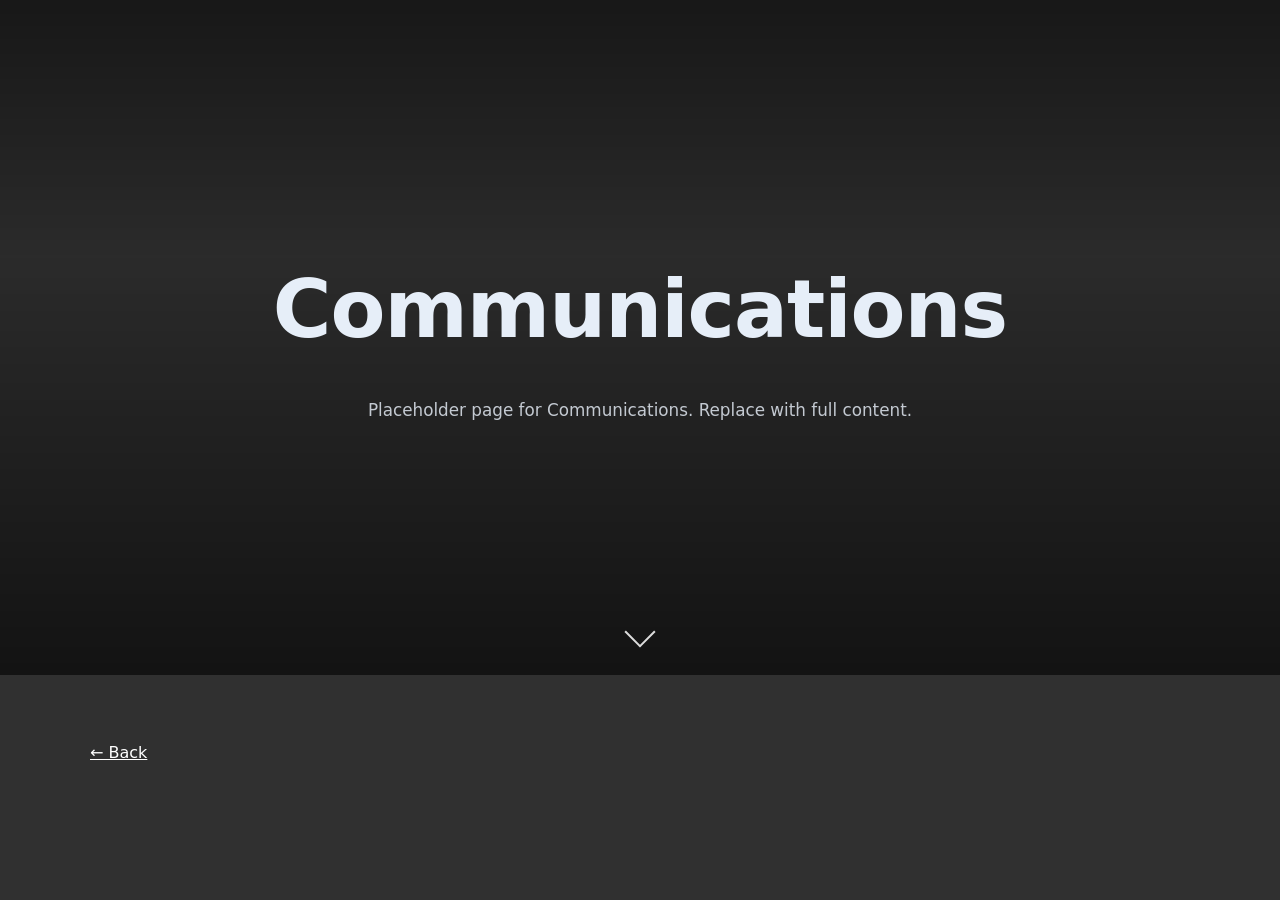
==== communications.html @ 9fab620e "made some minor edits to the cards on the main page and the overall styling of the website, animatio" ====
<!doctype html>
<html lang="en">
<head>
  <meta charset="utf-8" />
  <meta name="viewport" content="width=device-width, initial-scale=1" />
  <title>Communications — History of Electronics</title>
  <link rel="stylesheet" href="styles.css">
</head>
<body>
  <canvas id="space"></canvas>

  <section class="hero-page" data-bg="https://source.unsplash.com/collection/888146/1600x1200">
    <div class="hero-content">
      <h1>Communications</h1>
      <p class="hero-subtitle">Placeholder page for Communications. Replace with full content.</p>
    </div>
    <span class="scroll-hint" aria-hidden="true"></span>
  </section>

  <main class="page-content container">
    <p><a href="index.html">← Back</a></p>
  </main>
</body>
</html>
---- styles.css ----
:root {
  --bg: #303030;
  --card: #0b0b0b;
  --text: #e6eef8;
  --muted: #9aa9b8;
  --accent: #ffffff;
  --border: rgba(255,255,255,0.04);
  --shadow: 0 18px 50px rgba(0,0,0,0.6);
}

/* single spacey theme only - no alternate theme needed */

* {
  box-sizing: border-box;
}

html {
  scroll-behavior: smooth;
}

body {
  margin: 0;
  font-family: Inter, system-ui, -apple-system, BlinkMacSystemFont, "Segoe UI", sans-serif;
  background: var(--bg);
  color: var(--text);
  line-height: 1.7;
}

/* full-screen canvas background */
#space {
  position: fixed;
  inset: 0;
  width: 100%;
  height: 100%;
  z-index: 0;
  display: block;
}

/* Hero */

.hero {
  position: relative;
  min-height: 100vh;
  display: flex;
  align-items: center;
  justify-content: center;
  text-align: center;
  z-index: 1;
  color: var(--text);
}
.hero-inner {
  display: flex;
  flex-direction: column;
  align-items: center;
  gap: 2rem;
  padding: 3rem 1rem;
}
.hero-inner h1 {
  margin: 0;
  font-size: clamp(2.2rem, 6vw, 4rem);
  letter-spacing: -1px;
}
.subtitle {
  color: var(--muted);
  margin-top: 0.25rem;
}

.category-grid {
  display: flex;
  gap: 1.5rem;
  align-items: center;
  justify-content: center;
  width: calc(3 * 240px + 2 * 1.5rem);
}

.card {
  position: relative;
  width: 240px;
  height: 240px;
  cursor: pointer;
  transform-style: preserve-3d;
  transition: transform 300ms ease, box-shadow 300ms ease;
  perspective: 1000px;
  overflow: visible;
}

.card::before {
  content: '';
  position: absolute;
  inset: 0;
  border-radius: inherit;
  box-shadow: 0 32px 90px rgba(0,0,0,0.55);
  opacity: 0.55;
  transform: translateY(6px) scale(1);
  transition: transform 300ms ease, opacity 300ms ease;
  pointer-events: none;
}

.card.is-hover::before {
  transform: translateY(10px) scale(1.02);
  opacity: 0.8;
}

.squircle {
  border-radius: 14px;
  overflow: hidden;
  background: linear-gradient(180deg, rgba(0,0,0,0.12), rgba(0,0,0,0.25));
  border: 1px solid var(--border);
}

.card-img {
  position: absolute;
  inset: 0;
  background-image: var(--img);
  background-size: cover;
  background-position: center;
  filter: saturate(0.95) contrast(0.95);
  transition: opacity 450ms ease, transform 450ms ease;
  transform-origin: center center;
}

.card-label {
  position: absolute;
  left: 0;
  right: 0;
  bottom: 0;
  padding: 1rem 1.25rem;
  color: var(--text);
  backdrop-filter: blur(6px) saturate(1.2);
  background: linear-gradient(180deg, rgba(0,0,0,0), rgba(0,0,0,0.45));
  font-weight: 700;
  z-index: 2;
}

.card.is-hover {
  box-shadow: 0 24px 80px rgba(0,0,0,0.7);
}

.card.expand {
  position: fixed !important;
  top: 0 !important;
  left: 0 !important;
  width: 100vw !important;
  height: 100vh !important;
  margin: 0 !important;
  border-radius: 0 !important;
  z-index: 9999 !important;
  transition: transform 600ms cubic-bezier(.2,.9,.25,1), width 600ms, height 600ms, left 600ms, top 600ms;
}

.card.expand .card-img {
  opacity: 1;
  transform: scale(1.08);
}

.hero-page {
  position: relative;
  min-height: 75vh;
  display: flex;
  align-items: center;
  justify-content: center;
  text-align: center;
  padding: 5rem 1.5rem 5.5rem;
  color: var(--text);
  overflow: hidden;
}

.hero-page::before {
  content: '';
  position: absolute;
  inset: 0;
  background-image: var(--hero-image);
  background-size: cover;
  background-position: center;
  background-repeat: no-repeat;
  filter: saturate(1.05) contrast(1.05);
  opacity: 1;
  transition: opacity 320ms ease;
  z-index: 0;
}

.hero-page::after {
  content: '';
  position: absolute;
  inset: 0;
  background: linear-gradient(180deg, rgba(0,0,0,0.5), rgba(0,0,0,0.1) 38%, rgba(0,0,0,0.6));
  z-index: 1;
}

.hero-page.scrolled::before {
  opacity: 0.08;
}

.hero-page .hero-content {
  position: relative;
  z-index: 2;
  max-width: 900px;
}

.hero-page h1 {
  margin: 0;
  font-size: clamp(3rem, 7vw, 5rem);
  letter-spacing: -1px;
}

.hero-page .hero-subtitle {
  margin: 1.1rem auto 0;
  max-width: 780px;
  color: rgba(230,238,248,0.82);
  font-size: 1.05rem;
  line-height: 1.7;
}

.scroll-hint {
  position: absolute;
  left: 50%;
  bottom: 2rem;
  width: 22px;
  height: 22px;
  border-left: 2px solid rgba(255,255,255,0.85);
  border-bottom: 2px solid rgba(255,255,255,0.85);
  transform: translateX(-50%) rotate(-45deg);
  animation: bounceArrow 1.5s ease-in-out infinite;
  z-index: 2;
}

@keyframes bounceArrow {
  0%, 100% { transform: translateX(-50%) rotate(-45deg) translateY(0); }
  50% { transform: translateX(-50%) rotate(-45deg) translateY(-10px); }
}

.page-content {
  position: relative;
  z-index: 2;
  width: min(1100px, calc(100% - 2rem));
  margin: 0 auto;
  padding: 3rem 0 5rem;
}

.page-content p a {
  color: var(--accent);
  text-decoration: underline;
}

.full-timeline-wrap {
  display: flex;
  align-items: center;
  justify-content: center;
  padding: 0.6rem 0 1.6rem;
}

.full-timeline {
  display: inline-block;
  height: 48px;
  line-height: 48px;
  width: calc(3 * 240px + 2 * 1.5rem);
  background: rgba(255,255,255,0.02);
  color: var(--text);
  border: 1px solid var(--border);
  border-radius: 10px;
  text-decoration: none;
  font-weight: 700;
  text-align: center;
}

.container {
  width: min(1100px, calc(100% - 2rem));
  margin: 0 auto;
}

.site-header {
  padding: 4rem 0 2rem;
  text-align: center;
}

.site-header h1 {
  margin: 0;
  font-size: clamp(2.5rem, 4vw, 4rem);
}

.site-header p {
  max-width: 680px;
  margin: 1rem auto 0;
  color: var(--muted);
}

.site-nav {
  background: var(--card);
  border-top: 1px solid var(--border);
  border-bottom: 1px solid var(--border);
  box-shadow: var(--shadow);
}

.site-nav .container {
  display: flex;
  flex-wrap: wrap;
  gap: 1rem;
  padding: 1rem 0;
  justify-content: center;
}

.site-nav a {
  color: var(--accent);
  text-decoration: none;
  font-weight: 600;
}

.section-card {
  background: var(--card);
  border: 1px solid var(--border);
  border-radius: 24px;
  box-shadow: var(--shadow);
  padding: 2rem;
  margin: 1.5rem 0;
}

.section-card h2 {
  margin-top: 0;
}

.section-card ul {
  margin: 1rem 0 0;
  padding-left: 1.5rem;
}

.section-card li {
  margin: 0.75rem 0;
}

@media (max-width: 880px) {
  .category-grid { flex-direction: column; width: auto; }
  .full-timeline { width: 240px; }
}

@media (max-width: 720px) {
  .site-nav .container {
    flex-direction: column;
    align-items: center;
  }
}
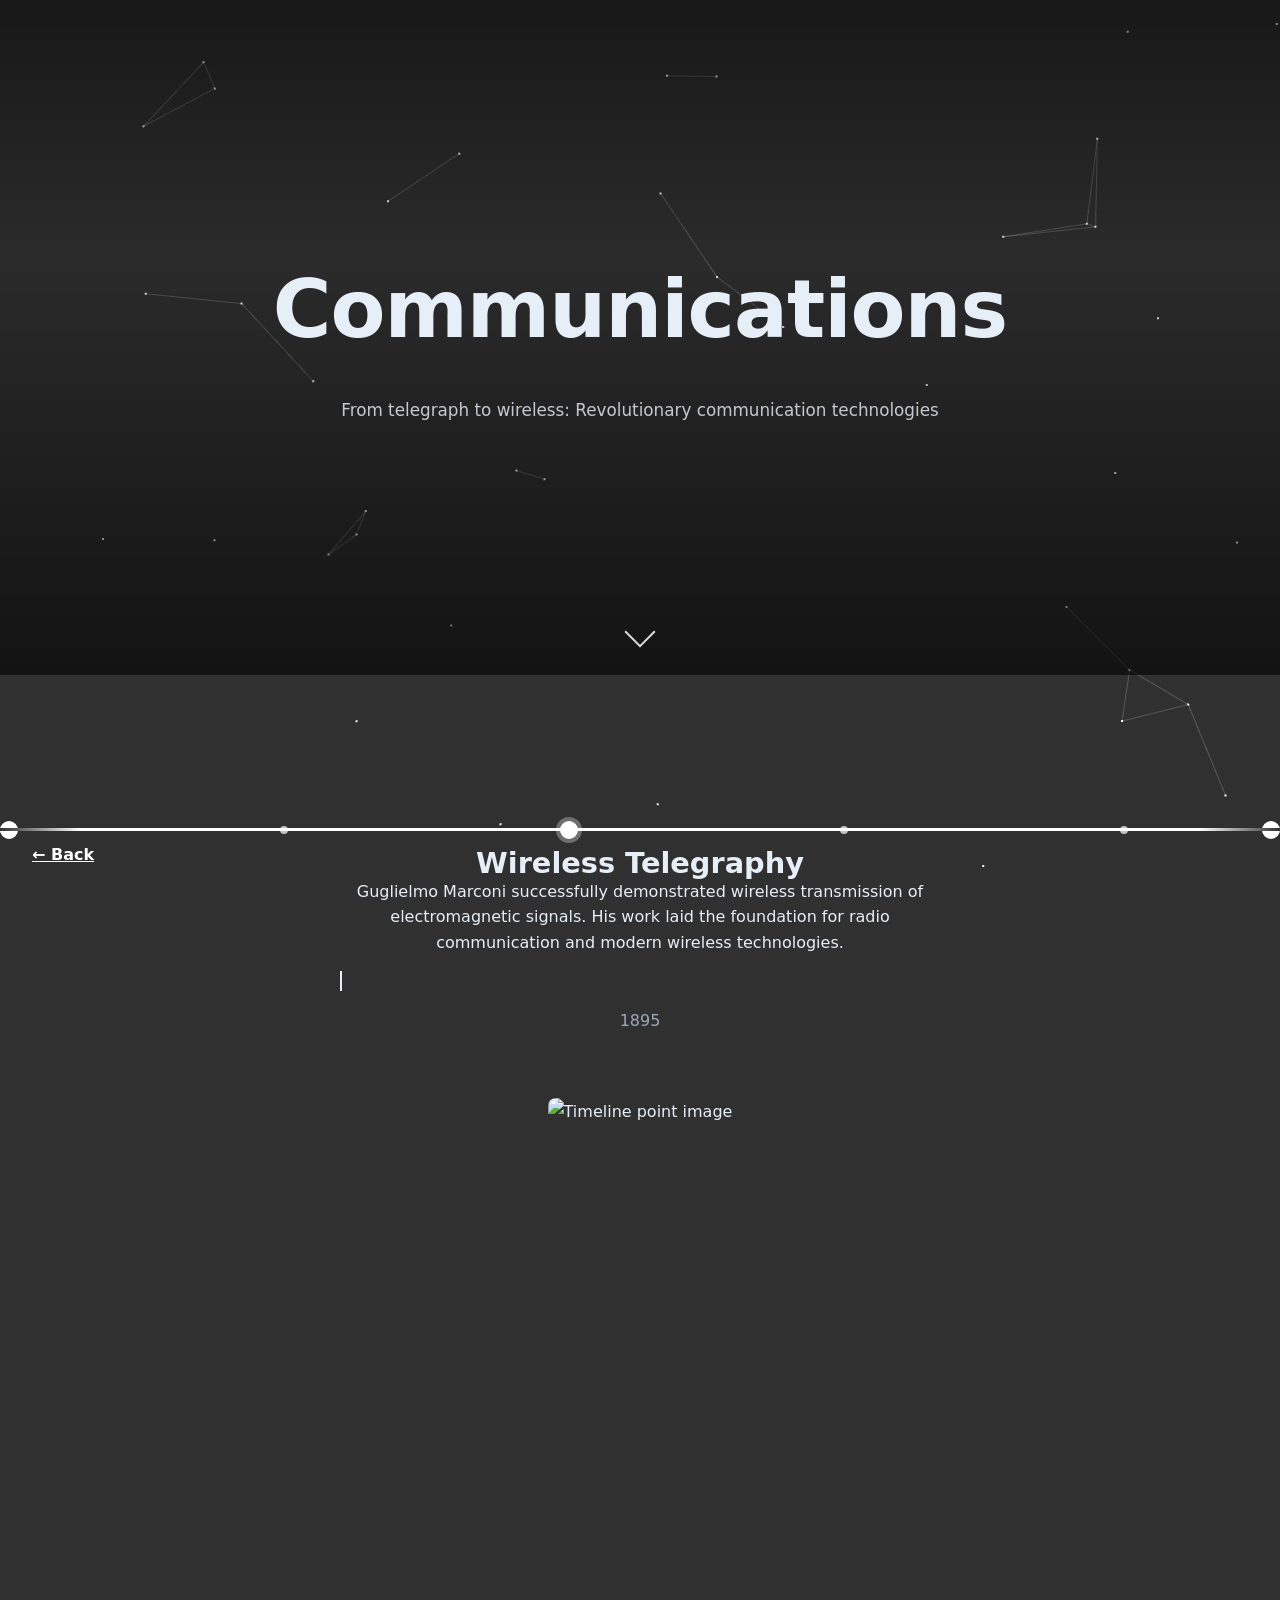
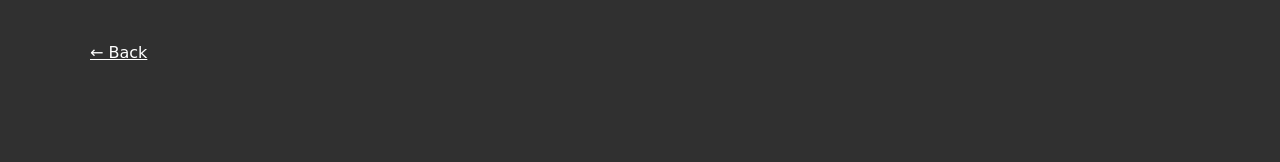
==== commit cf18b0ed: "created timeline feature and added placeholders to each of the pages" ====
--- a/communications.html
+++ b/communications.html
@@ -12,13 +12,95 @@
   <section class="hero-page" data-bg="https://source.unsplash.com/collection/888146/1600x1200">
     <div class="hero-content">
       <h1>Communications</h1>
-      <p class="hero-subtitle">Placeholder page for Communications. Replace with full content.</p>
+      <p class="hero-subtitle">From telegraph to wireless: Revolutionary communication technologies</p>
     </div>
     <span class="scroll-hint" aria-hidden="true"></span>
   </section>
 
+  <!-- TIMELINE COMPONENT: Communications History -->
+  <div class="timeline-container">
+    <!-- Main timeline track with edge points -->
+    <div class="timeline-track">
+      <div class="timeline-edge-point start"></div>
+      
+      <div class="timeline-point" 
+           data-date="1844" 
+           data-title="Electric Telegraph" 
+           data-image="https://upload.wikimedia.org/wikipedia/commons/9/92/Morse_code_diagram.png"
+           data-paragraph="Samuel Morse perfected the telegraph, enabling long-distance electrical transmission of messages using Morse code. It was the first practical application of electricity for communication.">
+      </div>
+
+      <div class="timeline-point" 
+           data-date="1876" 
+           data-title="Telephone Invention" 
+           data-image="https://upload.wikimedia.org/wikipedia/commons/1/16/Telephone-Replica.jpg"
+           data-paragraph="Alexander Graham Bell patented the telephone, allowing voice transmission over electrical wires. This revolutionary device replaced the telegraph for most communication needs.">
+      </div>
+
+      <div class="timeline-point" 
+           data-date="1895" 
+           data-title="Wireless Telegraphy" 
+           data-image="https://upload.wikimedia.org/wikipedia/commons/a/a5/Guglielmo_Marconi.jpg"
+           data-paragraph="Guglielmo Marconi successfully demonstrated wireless transmission of electromagnetic signals. His work laid the foundation for radio communication and modern wireless technologies.">
+      </div>
+
+      <div class="timeline-point" 
+           data-date="1920s" 
+           data-title="Radio Broadcasting" 
+           data-image="https://upload.wikimedia.org/wikipedia/commons/5/54/Marconi-Telefunken_1924.jpg"
+           data-paragraph="Commercial radio broadcasting began, enabling one-to-many communication. Radio stations transmitted news, music, and entertainment to millions of households simultaneously.">
+      </div>
+
+      <div class="timeline-point" 
+           data-date="1956" 
+           data-title="Transatlantic Telephone Cable" 
+           data-image="https://upload.wikimedia.org/wikipedia/commons/f/f1/TAT-1_cable_map.png"
+           data-paragraph="The first transatlantic telephone cable TAT-1 connected North America and Europe, enabling intercontinental telephone conversations and marking a major milestone in global communications.">
+      </div>
+
+      <div class="timeline-point" 
+           data-date="1962" 
+           data-title="Satellite Communication" 
+           data-image="https://upload.wikimedia.org/wikipedia/commons/5/5f/Telstar_satellite.jpg"
+           data-paragraph="Telstar became the first active communications satellite, transmitting television signals across the Atlantic Ocean. This opened a new era of satellite-based global communications.">
+      </div>
+
+      <div class="timeline-point" 
+           data-date="1973" 
+           data-title="Mobile Phone Concept" 
+           data-image="https://upload.wikimedia.org/wikipedia/commons/8/86/Motorola_DynaTAC.jpg"
+           data-paragraph="Martin Cooper at Motorola made the first mobile phone call, using a large prototype weighing 2.5 kg. This initiated the transformation of wireless communications into a personal technology.">
+      </div>
+
+      <div class="timeline-point" 
+           data-date="1992" 
+           data-title="Text Messaging Revolution" 
+           data-image="https://upload.wikimedia.org/wikipedia/commons/9/95/Sms_on_mobile.jpg"
+           data-paragraph="SMS (Short Message Service) enabled text communication on mobile phones. Despite being initially underutilized, it became the most widely used communication method of the 2000s.">
+      </div>
+
+      <div class="timeline-edge-point end"></div>
+    </div>
+
+    <!-- Information display area (populated based on focused timeline point) -->
+    <div class="timeline-info">
+      <div class="timeline-info-top">
+        <p class="timeline-paragraph"></p>
+        <div class="timeline-info-separator"></div>
+        <div class="timeline-date"></div>
+      </div>
+      <div class="timeline-info-bottom">
+        <h2 class="timeline-title"></h2>
+        <img class="timeline-image" src="" alt="Timeline point image">
+      </div>
+    </div>
+  </div>
+
   <main class="page-content container">
     <p><a href="index.html">← Back</a></p>
   </main>
+
+  <script src="script.js"></script>
+  <script src="timeline.js"></script>
 </body>
 </html>
--- a/styles.css
+++ b/styles.css
@@ -7,8 +7,6 @@
   --border: rgba(255,255,255,0.04);
   --shadow: 0 18px 50px rgba(0,0,0,0.6);
 }
-
-/* single spacey theme only - no alternate theme needed */
 
 * {
   box-sizing: border-box;
@@ -261,6 +259,16 @@
   text-decoration: none;
   font-weight: 700;
   text-align: center;
+  transition: all 300ms ease;
+  cursor: pointer;
+}
+
+/* Full Timeline button hover effect - unique glow/highlight */
+.full-timeline:hover {
+  background: rgba(255,255,255,0.06);
+  border-color: rgba(255,255,255,0.15);
+  box-shadow: 0 0 20px rgba(255,255,255,0.1), inset 0 0 20px rgba(255,255,255,0.05);
+  transform: translateY(-2px);
 }
 
 .container {
@@ -327,9 +335,442 @@
   margin: 0.75rem 0;
 }
 
+/* ============================================================================
+ * TIMELINE COMPONENT STYLING
+ * ============================================================================
+ * Customizable parameters for timeline appearance and behavior.
+ * Modify these values to adjust timeline look and feel.
+ */
+
+/* CUSTOMIZABLE: Timeline layout dimensions and spacing */
+:root {
+  /* Distance between timeline points (in pixels) */
+  --timeline-point-spacing: 280px;
+  
+  /* Horizontal timeline thickness/height on PC view */
+  --timeline-thickness-pc: 3px;
+  
+  /* Vertical timeline thickness/width on mobile view */
+  --timeline-thickness-mobile: 3px;
+  
+  /* Main timeline dot sizes */
+  --timeline-dot-size: 12px;
+  --timeline-edge-dot-size: 18px;
+  
+  /* Point sizing when focused vs minimized */
+  --timeline-point-focused-size: 18px;
+  --timeline-point-minimized-size: 8px;
+  
+  /* Image blur amount on mobile view (in px) */
+  --timeline-mobile-image-blur: 8px;
+  
+  /* Image darkening on mobile view (0-1) */
+  --timeline-mobile-image-darkness: 0.5;
+  
+  /* Spacing from top/bottom on PC for timeline centering */
+  --timeline-pc-vertical-spacing: 2rem;
+  
+  /* Maximum width for info section on PC view */
+  --timeline-info-max-width: 600px;
+  
+  /* Fade effect width at timeline edges */
+  --timeline-edge-fade-width: 80px;
+  
+  /* Transition duration for point focus/blur */
+  --timeline-transition-duration: 400ms;
+  
+  /* Gap between timeline and info on mobile */
+  --timeline-mobile-info-gap: 2rem;
+}
+
+/* Container that holds the entire timeline */
+.timeline-container {
+  position: relative;
+  width: 100%;
+  background: transparent;
+}
+
+/* Main timeline wrapper - horizontal on PC, vertical on mobile */
+.timeline-track {
+  position: relative;
+  display: flex;
+  align-items: center;
+  justify-content: flex-start;
+  height: auto;
+  background: white;
+  border-radius: 0;
+  margin: 0;
+}
+
+/* PC view: horizontal timeline */
+@media (min-width: 768px) {
+  .timeline-container {
+    display: flex;
+    flex-direction: column;
+    justify-content: center;
+    min-height: 100vh;
+    padding: var(--timeline-pc-vertical-spacing) 0;
+  }
+
+  .timeline-container.scrolling-timeline {
+    overflow-y: hidden;
+  }
+
+  .timeline-track {
+    width: 100%;
+    height: var(--timeline-thickness-pc);
+    flex-direction: row;
+    justify-content: flex-start;
+    transition: transform 0ms linear;
+    will-change: transform;
+  }
+
+  /* Horizontal timeline wrapper with fade effect */
+  .timeline-track::before,
+  .timeline-track::after {
+    content: '';
+    position: absolute;
+    top: 0;
+    bottom: 0;
+    width: var(--timeline-edge-fade-width);
+    pointer-events: none;
+    z-index: 10;
+  }
+
+  .timeline-track::before {
+    left: 0;
+    background: linear-gradient(90deg, rgba(48,48,48,1), rgba(48,48,48,0));
+  }
+
+  .timeline-track::after {
+    right: 0;
+    background: linear-gradient(90deg, rgba(48,48,48,0), rgba(48,48,48,1));
+  }
+
+  /* Hide fade at edges when not needed */
+  .timeline-track.left-edge-visible::before,
+  .timeline-track.right-edge-visible::after {
+    display: none;
+  }
+}
+
+/* Mobile view: vertical timeline */
+@media (max-width: 767px) {
+  .timeline-container {
+    display: grid;
+    grid-template-columns: auto 1fr;
+    gap: var(--timeline-mobile-info-gap);
+    padding: 2rem 1rem;
+    min-height: auto;
+  }
+
+  .timeline-track {
+    width: var(--timeline-thickness-mobile);
+    height: 100%;
+    flex-direction: column;
+    justify-content: flex-start;
+    background: white;
+    align-self: start;
+    margin-top: 0;
+  }
+
+  .timeline-track::before,
+  .timeline-track::after {
+    display: none;
+  }
+}
+
+/* Timeline points (the dots representing each event/time) */
+.timeline-point {
+  position: absolute;
+  width: var(--timeline-point-minimized-size);
+  height: var(--timeline-point-minimized-size);
+  background: white;
+  border: 2px solid white;
+  border-radius: 50%;
+  cursor: pointer;
+  transition: all var(--timeline-transition-duration) ease;
+  flex-shrink: 0;
+  z-index: 5;
+}
+
+/* PC view: points positioned along horizontal timeline */
+@media (min-width: 768px) {
+  .timeline-point {
+    top: 50%;
+    transform: translateY(-50%);
+    left: 0;
+  }
+
+  .timeline-point.focused {
+    width: var(--timeline-point-focused-size);
+    height: var(--timeline-point-focused-size);
+    box-shadow: 0 0 0 4px rgba(255,255,255,0.3);
+  }
+
+  .timeline-point.minimized {
+    width: var(--timeline-point-minimized-size);
+    height: var(--timeline-point-minimized-size);
+    opacity: 0.7;
+  }
+
+  .timeline-point.minimized:hover {
+    opacity: 1;
+  }
+}
+
+/* Mobile view: points positioned along vertical timeline */
+@media (max-width: 767px) {
+  .timeline-point {
+    left: 50%;
+    top: 0;
+    transform: translateX(-50%);
+  }
+
+  .timeline-point.focused {
+    width: var(--timeline-point-focused-size);
+    height: var(--timeline-point-focused-size);
+    box-shadow: 0 0 0 4px rgba(255,255,255,0.3);
+    left: 50%;
+    transform: translateX(-50%);
+  }
+
+  .timeline-point.minimized {
+    width: var(--timeline-point-minimized-size);
+    height: var(--timeline-point-minimized-size);
+    opacity: 0.7;
+  }
+}
+
+/* Edge points (the large dots at the beginning and end of timeline) */
+.timeline-edge-point {
+  position: absolute;
+  width: var(--timeline-edge-dot-size);
+  height: var(--timeline-edge-dot-size);
+  background: white;
+  border: 2px solid white;
+  border-radius: 50%;
+  flex-shrink: 0;
+  pointer-events: none;
+  z-index: 4;
+}
+
+@media (min-width: 768px) {
+  .timeline-edge-point {
+    top: 50%;
+    transform: translateY(-50%);
+  }
+
+  .timeline-edge-point.start {
+    left: 0;
+  }
+
+  .timeline-edge-point.end {
+    right: 0;
+  }
+}
+
+@media (max-width: 767px) {
+  .timeline-edge-point {
+    left: 50%;
+    transform: translateX(-50%);
+  }
+
+  .timeline-edge-point.start {
+    top: 0;
+  }
+
+  .timeline-edge-point.end {
+    bottom: 0;
+  }
+}
+
+/* Timeline info section - displays data for focused point */
+.timeline-info {
+  position: relative;
+  z-index: 2;
+  opacity: 1;
+  transition: opacity var(--timeline-transition-duration) ease;
+}
+
+@media (min-width: 768px) {
+  .timeline-info {
+    margin-top: 3rem;
+    display: flex;
+    flex-direction: column;
+    align-items: center;
+    width: 100%;
+  }
+
+  .timeline-info.hidden {
+    opacity: 0;
+    pointer-events: none;
+  }
+
+  /* PC: above timeline - paragraph info with separator line */
+  .timeline-info-top {
+    margin-bottom: 2rem;
+    max-width: var(--timeline-info-max-width);
+    text-align: center;
+  }
+
+  .timeline-info-separator {
+    width: 2px;
+    height: 20px;
+    background: var(--text);
+    margin: 1rem 0;
+  }
+
+  /* PC: below timeline - image and title */
+  .timeline-info-bottom {
+    margin-top: 2rem;
+    display: flex;
+    flex-direction: column;
+    align-items: center;
+    max-width: var(--timeline-info-max-width);
+  }
+
+  .timeline-image {
+    width: 100%;
+    max-width: 500px;
+    height: 300px;
+    object-fit: cover;
+    border-radius: 8px;
+    margin-bottom: 1.5rem;
+    opacity: 0;
+    transition: opacity var(--timeline-transition-duration) ease;
+  }
+
+  .timeline-image.visible {
+    opacity: 1;
+  }
+
+  .timeline-title {
+    font-size: 1.8rem;
+    font-weight: 700;
+    margin: 0;
+    position: absolute;
+    top: -40px;
+    left: 50%;
+    transform: translateX(-50%);
+    opacity: 0;
+    transition: opacity var(--timeline-transition-duration) ease;
+  }
+
+  .timeline-title.visible {
+    opacity: 1;
+  }
+
+  .timeline-date {
+    font-size: 1rem;
+    color: var(--muted);
+    margin-top: 1rem;
+  }
+}
+
+/* Mobile view: info to the right of timeline */
+@media (max-width: 767px) {
+  .timeline-info {
+    grid-column: 2;
+    grid-row: 1 / span 100;
+    padding: 1rem;
+  }
+
+  .timeline-info.hidden {
+    opacity: 0;
+    pointer-events: none;
+  }
+
+  .timeline-info-top {
+    margin-bottom: 1.5rem;
+  }
+
+  .timeline-info-separator {
+    display: none;
+  }
+
+  .timeline-info-bottom {
+    display: none;
+  }
+
+  /* Mobile: background image (blurred and darkened) */
+  .timeline-mobile-bg {
+    position: fixed;
+    inset: 0;
+    z-index: -1;
+    background-size: cover;
+    background-position: center;
+    filter: blur(var(--timeline-mobile-image-blur)) brightness(calc(1 - var(--timeline-mobile-image-darkness)));
+    opacity: 0;
+    transition: opacity var(--timeline-transition-duration) ease;
+  }
+
+  .timeline-mobile-bg.visible {
+    opacity: 1;
+  }
+
+  .timeline-date {
+    font-size: 0.9rem;
+    color: var(--muted);
+    margin-top: 0.5rem;
+  }
+
+  .timeline-title {
+    display: none;
+  }
+
+  .timeline-image {
+    display: none;
+  }
+}
+
+/* Paragraph text styling */
+.timeline-paragraph {
+  font-size: 1rem;
+  line-height: 1.6;
+  color: var(--text);
+  margin: 0;
+  opacity: 0;
+  transition: opacity var(--timeline-transition-duration) ease;
+}
+
+.timeline-paragraph.visible {
+  opacity: 1;
+}
+
+/* Back button styling */
+.back-button {
+  position: fixed;
+  bottom: 2rem;
+  left: 2rem;
+  z-index: 100;
+  color: var(--accent);
+  text-decoration: underline;
+  font-weight: 600;
+  cursor: pointer;
+  transition: color 200ms ease;
+}
+
+.back-button:hover {
+  color: var(--muted);
+}
+
+@media (max-width: 640px) {
+  .back-button {
+    bottom: 1rem;
+    left: 1rem;
+    font-size: 0.9rem;
+  }
+}
+
 @media (max-width: 880px) {
-  .category-grid { flex-direction: column; width: auto; }
-  .full-timeline { width: 240px; }
+  .category-grid { 
+    flex-direction: column; 
+    width: auto; 
+  }
+  .full-timeline { 
+    width: 240px; 
+  }
 }
 
 @media (max-width: 720px) {
@@ -338,3 +779,4 @@
     align-items: center;
   }
 }
+
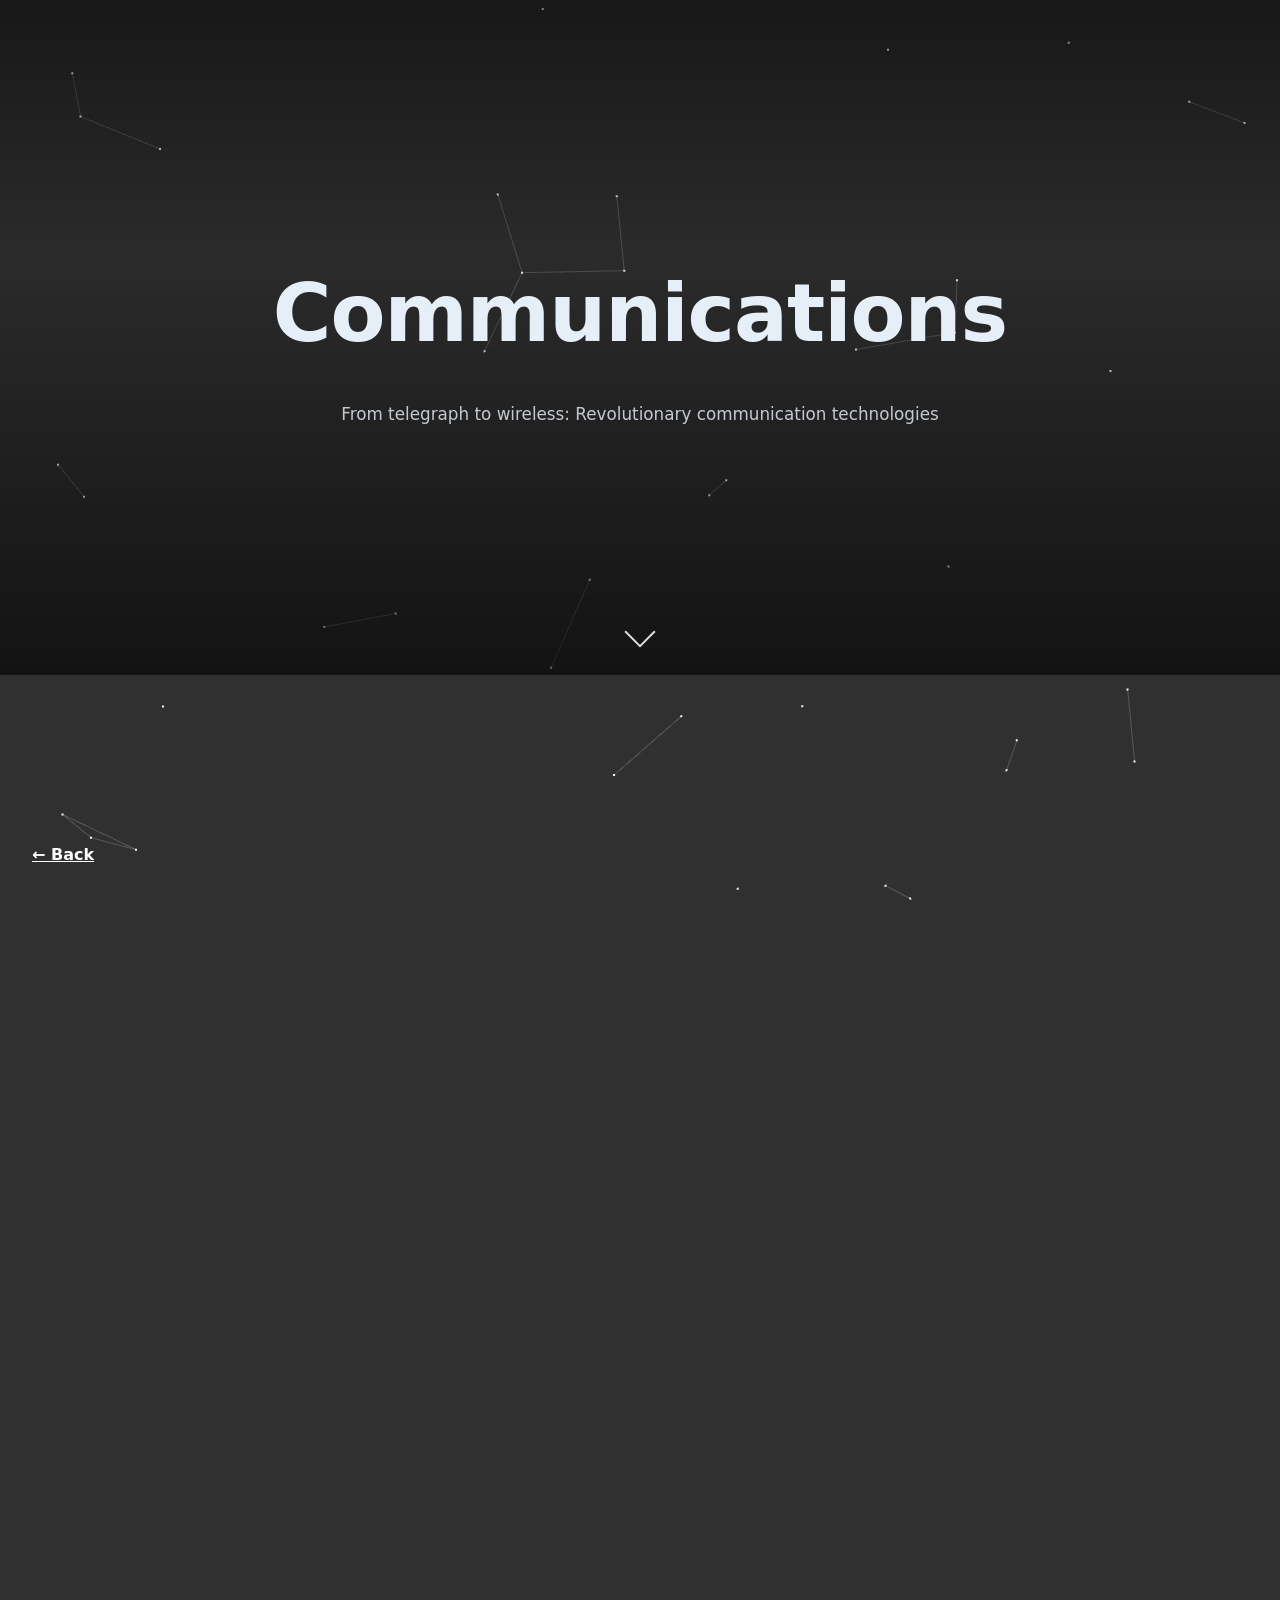
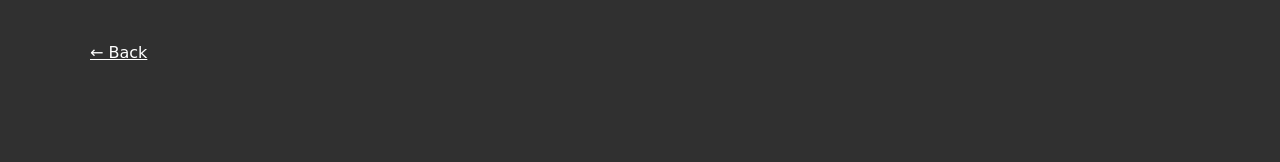
==== commit 3ec4ac2c: "new commit who dis" ====
--- a/communications.html
+++ b/communications.html
@@ -19,79 +19,83 @@
 
   <!-- TIMELINE COMPONENT: Communications History -->
   <div class="timeline-container">
-    <!-- Main timeline track with edge points -->
-    <div class="timeline-track">
-      <div class="timeline-edge-point start"></div>
-      
-      <div class="timeline-point" 
-           data-date="1844" 
-           data-title="Electric Telegraph" 
-           data-image="https://upload.wikimedia.org/wikipedia/commons/9/92/Morse_code_diagram.png"
-           data-paragraph="Samuel Morse perfected the telegraph, enabling long-distance electrical transmission of messages using Morse code. It was the first practical application of electricity for communication.">
-      </div>
+    <div class="timeline-stage">
+      <div class="timeline-info">
+        <!-- Information display: time + paragraph above timeline -->
+        <div class="timeline-info-top">
+          <div class="timeline-date"></div>
+          <div class="timeline-info-separator"></div>
+          <p class="timeline-paragraph"></p>
+        </div>
 
-      <div class="timeline-point" 
-           data-date="1876" 
-           data-title="Telephone Invention" 
-           data-image="https://upload.wikimedia.org/wikipedia/commons/1/16/Telephone-Replica.jpg"
-           data-paragraph="Alexander Graham Bell patented the telephone, allowing voice transmission over electrical wires. This revolutionary device replaced the telegraph for most communication needs.">
-      </div>
+        <!-- Main timeline track with edge points and data points -->
+        <div class="timeline-track">
+          <div class="timeline-edge-point start"></div>
+          
+          <div class="timeline-point" 
+               data-date="1844" 
+               data-title="Electric Telegraph" 
+               data-image="https://upload.wikimedia.org/wikipedia/commons/9/92/Morse_code_diagram.png"
+               data-paragraph="Samuel Morse perfected the telegraph, enabling long-distance electrical transmission of messages using Morse code. It was the first practical application of electricity for communication.">
+          </div>
 
-      <div class="timeline-point" 
-           data-date="1895" 
-           data-title="Wireless Telegraphy" 
-           data-image="https://upload.wikimedia.org/wikipedia/commons/a/a5/Guglielmo_Marconi.jpg"
-           data-paragraph="Guglielmo Marconi successfully demonstrated wireless transmission of electromagnetic signals. His work laid the foundation for radio communication and modern wireless technologies.">
-      </div>
+          <div class="timeline-point" 
+               data-date="1876" 
+               data-title="Telephone Invention" 
+               data-image="https://upload.wikimedia.org/wikipedia/commons/1/16/Telephone-Replica.jpg"
+               data-paragraph="Alexander Graham Bell patented the telephone, allowing voice transmission over electrical wires. This revolutionary device replaced the telegraph for most communication needs.">
+          </div>
 
-      <div class="timeline-point" 
-           data-date="1920s" 
-           data-title="Radio Broadcasting" 
-           data-image="https://upload.wikimedia.org/wikipedia/commons/5/54/Marconi-Telefunken_1924.jpg"
-           data-paragraph="Commercial radio broadcasting began, enabling one-to-many communication. Radio stations transmitted news, music, and entertainment to millions of households simultaneously.">
-      </div>
+          <div class="timeline-point" 
+               data-date="1895" 
+               data-title="Wireless Telegraphy" 
+               data-image="https://upload.wikimedia.org/wikipedia/commons/a/a5/Guglielmo_Marconi.jpg"
+               data-paragraph="Guglielmo Marconi successfully demonstrated wireless transmission of electromagnetic signals. His work laid the foundation for radio communication and modern wireless technologies.">
+          </div>
 
-      <div class="timeline-point" 
-           data-date="1956" 
-           data-title="Transatlantic Telephone Cable" 
-           data-image="https://upload.wikimedia.org/wikipedia/commons/f/f1/TAT-1_cable_map.png"
-           data-paragraph="The first transatlantic telephone cable TAT-1 connected North America and Europe, enabling intercontinental telephone conversations and marking a major milestone in global communications.">
-      </div>
+          <div class="timeline-point" 
+               data-date="1920s" 
+               data-title="Radio Broadcasting" 
+               data-image="https://upload.wikimedia.org/wikipedia/commons/5/54/Marconi-Telefunken_1924.jpg"
+               data-paragraph="Commercial radio broadcasting began, enabling one-to-many communication. Radio stations transmitted news, music, and entertainment to millions of households simultaneously.">
+          </div>
 
-      <div class="timeline-point" 
-           data-date="1962" 
-           data-title="Satellite Communication" 
-           data-image="https://upload.wikimedia.org/wikipedia/commons/5/5f/Telstar_satellite.jpg"
-           data-paragraph="Telstar became the first active communications satellite, transmitting television signals across the Atlantic Ocean. This opened a new era of satellite-based global communications.">
-      </div>
+          <div class="timeline-point" 
+               data-date="1956" 
+               data-title="Transatlantic Telephone Cable" 
+               data-image="https://upload.wikimedia.org/wikipedia/commons/f/f1/TAT-1_cable_map.png"
+               data-paragraph="The first transatlantic telephone cable TAT-1 connected North America and Europe, enabling intercontinental telephone conversations and marking a major milestone in global communications.">
+          </div>
 
-      <div class="timeline-point" 
-           data-date="1973" 
-           data-title="Mobile Phone Concept" 
-           data-image="https://upload.wikimedia.org/wikipedia/commons/8/86/Motorola_DynaTAC.jpg"
-           data-paragraph="Martin Cooper at Motorola made the first mobile phone call, using a large prototype weighing 2.5 kg. This initiated the transformation of wireless communications into a personal technology.">
-      </div>
+          <div class="timeline-point" 
+               data-date="1962" 
+               data-title="Satellite Communication" 
+               data-image="https://upload.wikimedia.org/wikipedia/commons/5/5f/Telstar_satellite.jpg"
+               data-paragraph="Telstar became the first active communications satellite, transmitting television signals across the Atlantic Ocean. This opened a new era of satellite-based global communications.">
+          </div>
 
-      <div class="timeline-point" 
-           data-date="1992" 
-           data-title="Text Messaging Revolution" 
-           data-image="https://upload.wikimedia.org/wikipedia/commons/9/95/Sms_on_mobile.jpg"
-           data-paragraph="SMS (Short Message Service) enabled text communication on mobile phones. Despite being initially underutilized, it became the most widely used communication method of the 2000s.">
-      </div>
+          <div class="timeline-point" 
+               data-date="1973" 
+               data-title="Mobile Phone Concept" 
+               data-image="https://upload.wikimedia.org/wikipedia/commons/8/86/Motorola_DynaTAC.jpg"
+               data-paragraph="Martin Cooper at Motorola made the first mobile phone call, using a large prototype weighing 2.5 kg. This initiated the transformation of wireless communications into a personal technology.">
+          </div>
 
-      <div class="timeline-edge-point end"></div>
-    </div>
+          <div class="timeline-point" 
+               data-date="1992" 
+               data-title="Text Messaging Revolution" 
+               data-image="https://upload.wikimedia.org/wikipedia/commons/9/95/Sms_on_mobile.jpg"
+               data-paragraph="SMS (Short Message Service) enabled text communication on mobile phones. Despite being initially underutilized, it became the most widely used communication method of the 2000s.">
+          </div>
 
-    <!-- Information display area (populated based on focused timeline point) -->
-    <div class="timeline-info">
-      <div class="timeline-info-top">
-        <p class="timeline-paragraph"></p>
-        <div class="timeline-info-separator"></div>
-        <div class="timeline-date"></div>
-      </div>
-      <div class="timeline-info-bottom">
-        <h2 class="timeline-title"></h2>
-        <img class="timeline-image" src="" alt="Timeline point image">
+          <div class="timeline-edge-point end"></div>
+        </div>
+
+        <!-- Information display: image + title below timeline -->
+        <div class="timeline-info-bottom">
+          <h2 class="timeline-title"></h2>
+          <img class="timeline-image" src="" alt="Timeline point image">
+        </div>
       </div>
     </div>
   </div>
@@ -101,6 +105,8 @@
   </main>
 
   <script src="script.js"></script>
+  <script src="https://cdnjs.cloudflare.com/ajax/libs/gsap/3.12.2/gsap.min.js"></script>
+  <script src="https://cdnjs.cloudflare.com/ajax/libs/gsap/3.12.2/ScrollTrigger.min.js"></script>
   <script src="timeline.js"></script>
 </body>
 </html>
--- a/styles.css
+++ b/styles.css
@@ -158,7 +158,7 @@
   align-items: center;
   justify-content: center;
   text-align: center;
-  padding: 5rem 1.5rem 5.5rem;
+  padding: 1rem 1.5rem 1rem;
   color: var(--text);
   overflow: hidden;
 }
@@ -345,7 +345,7 @@
 /* CUSTOMIZABLE: Timeline layout dimensions and spacing */
 :root {
   /* Distance between timeline points (in pixels) */
-  --timeline-point-spacing: 280px;
+  --timeline-point-spacing: 450px;
   
   /* Horizontal timeline thickness/height on PC view */
   --timeline-thickness-pc: 3px;
@@ -355,11 +355,11 @@
   
   /* Main timeline dot sizes */
   --timeline-dot-size: 12px;
-  --timeline-edge-dot-size: 18px;
+  --timeline-edge-dot-size: 30px;
   
   /* Point sizing when focused vs minimized */
-  --timeline-point-focused-size: 18px;
-  --timeline-point-minimized-size: 8px;
+  --timeline-point-focused-size: 20px;
+  --timeline-point-minimized-size: 12px;
   
   /* Image blur amount on mobile view (in px) */
   --timeline-mobile-image-blur: 8px;
@@ -368,7 +368,7 @@
   --timeline-mobile-image-darkness: 0.5;
   
   /* Spacing from top/bottom on PC for timeline centering */
-  --timeline-pc-vertical-spacing: 2rem;
+  --timeline-pc-vertical-spacing: -2rem;
   
   /* Maximum width for info section on PC view */
   --timeline-info-max-width: 600px;
@@ -388,6 +388,7 @@
   position: relative;
   width: 100%;
   background: transparent;
+  overflow: hidden;
 }
 
 /* Main timeline wrapper - horizontal on PC, vertical on mobile */
@@ -399,7 +400,27 @@
   height: auto;
   background: white;
   border-radius: 0;
-  margin: 0;
+  margin: 0 auto;
+}
+
+/* Timeline stage: sticky container on PC */
+.timeline-stage {
+  position: relative;
+}
+
+@media (min-width: 768px) {
+  .timeline-stage {
+    position: sticky;
+    top: 0;
+    width: 100%;
+    height: 100vh;
+    display: flex;
+    align-items: flex-start;
+    justify-content: center;
+    padding-top: 0vh;
+    overflow: hidden;
+    z-index: 100;
+  }
 }
 
 /* PC view: horizontal timeline */
@@ -408,16 +429,12 @@
     display: flex;
     flex-direction: column;
     justify-content: center;
-    min-height: 100vh;
+    min-height: 1vh;
     padding: var(--timeline-pc-vertical-spacing) 0;
   }
 
-  .timeline-container.scrolling-timeline {
-    overflow-y: hidden;
-  }
-
   .timeline-track {
-    width: 100%;
+    width: auto;
     height: var(--timeline-thickness-pc);
     flex-direction: row;
     justify-content: flex-start;
@@ -485,21 +502,22 @@
   position: absolute;
   width: var(--timeline-point-minimized-size);
   height: var(--timeline-point-minimized-size);
-  background: white;
-  border: 2px solid white;
+  background: var(--accent);
+  border: 2px solid var(--bg);
   border-radius: 50%;
   cursor: pointer;
   transition: all var(--timeline-transition-duration) ease;
   flex-shrink: 0;
   z-index: 5;
+  transform: translate(-50%, -50%);
 }
 
 /* PC view: points positioned along horizontal timeline */
 @media (min-width: 768px) {
   .timeline-point {
     top: 50%;
-    transform: translateY(-50%);
     left: 0;
+    transform: translate(-50%, -50%);
   }
 
   .timeline-point.focused {
@@ -547,18 +565,21 @@
   position: absolute;
   width: var(--timeline-edge-dot-size);
   height: var(--timeline-edge-dot-size);
-  background: white;
-  border: 2px solid white;
+  background: var(--accent);
+  border: 2px solid var(--bg);
   border-radius: 50%;
   flex-shrink: 0;
-  pointer-events: none;
+  pointer-events: auto;
   z-index: 4;
 }
 
+.timeline-edge-point.focused {
+  box-shadow: 0 0 0 6px rgba(255,255,255,0.3);
+}
 @media (min-width: 768px) {
   .timeline-edge-point {
     top: 50%;
-    transform: translateY(-50%);
+    transform: translate(-50%, -50%);
   }
 
   .timeline-edge-point.start {
@@ -566,14 +587,14 @@
   }
 
   .timeline-edge-point.end {
-    right: 0;
+    left: 100%;
   }
 }
 
 @media (max-width: 767px) {
   .timeline-edge-point {
     left: 50%;
-    transform: translateX(-50%);
+    transform: translate(-50%, -50%);
   }
 
   .timeline-edge-point.start {
@@ -615,18 +636,19 @@
   }
 
   .timeline-info-separator {
-    width: 2px;
-    height: 20px;
-    background: var(--text);
+    width: 100%;
+    height: 1px;
+    background: rgba(255,255,255,0.2);
     margin: 1rem 0;
   }
 
-  /* PC: below timeline - image and title */
+  /* PC: below timeline - title and image */
   .timeline-info-bottom {
     margin-top: 2rem;
     display: flex;
     flex-direction: column;
     align-items: center;
+    gap: 1rem;
     max-width: var(--timeline-info-max-width);
   }
 
@@ -636,7 +658,6 @@
     height: 300px;
     object-fit: cover;
     border-radius: 8px;
-    margin-bottom: 1.5rem;
     opacity: 0;
     transition: opacity var(--timeline-transition-duration) ease;
   }
@@ -649,10 +670,6 @@
     font-size: 1.8rem;
     font-weight: 700;
     margin: 0;
-    position: absolute;
-    top: -40px;
-    left: 50%;
-    transform: translateX(-50%);
     opacity: 0;
     transition: opacity var(--timeline-transition-duration) ease;
   }
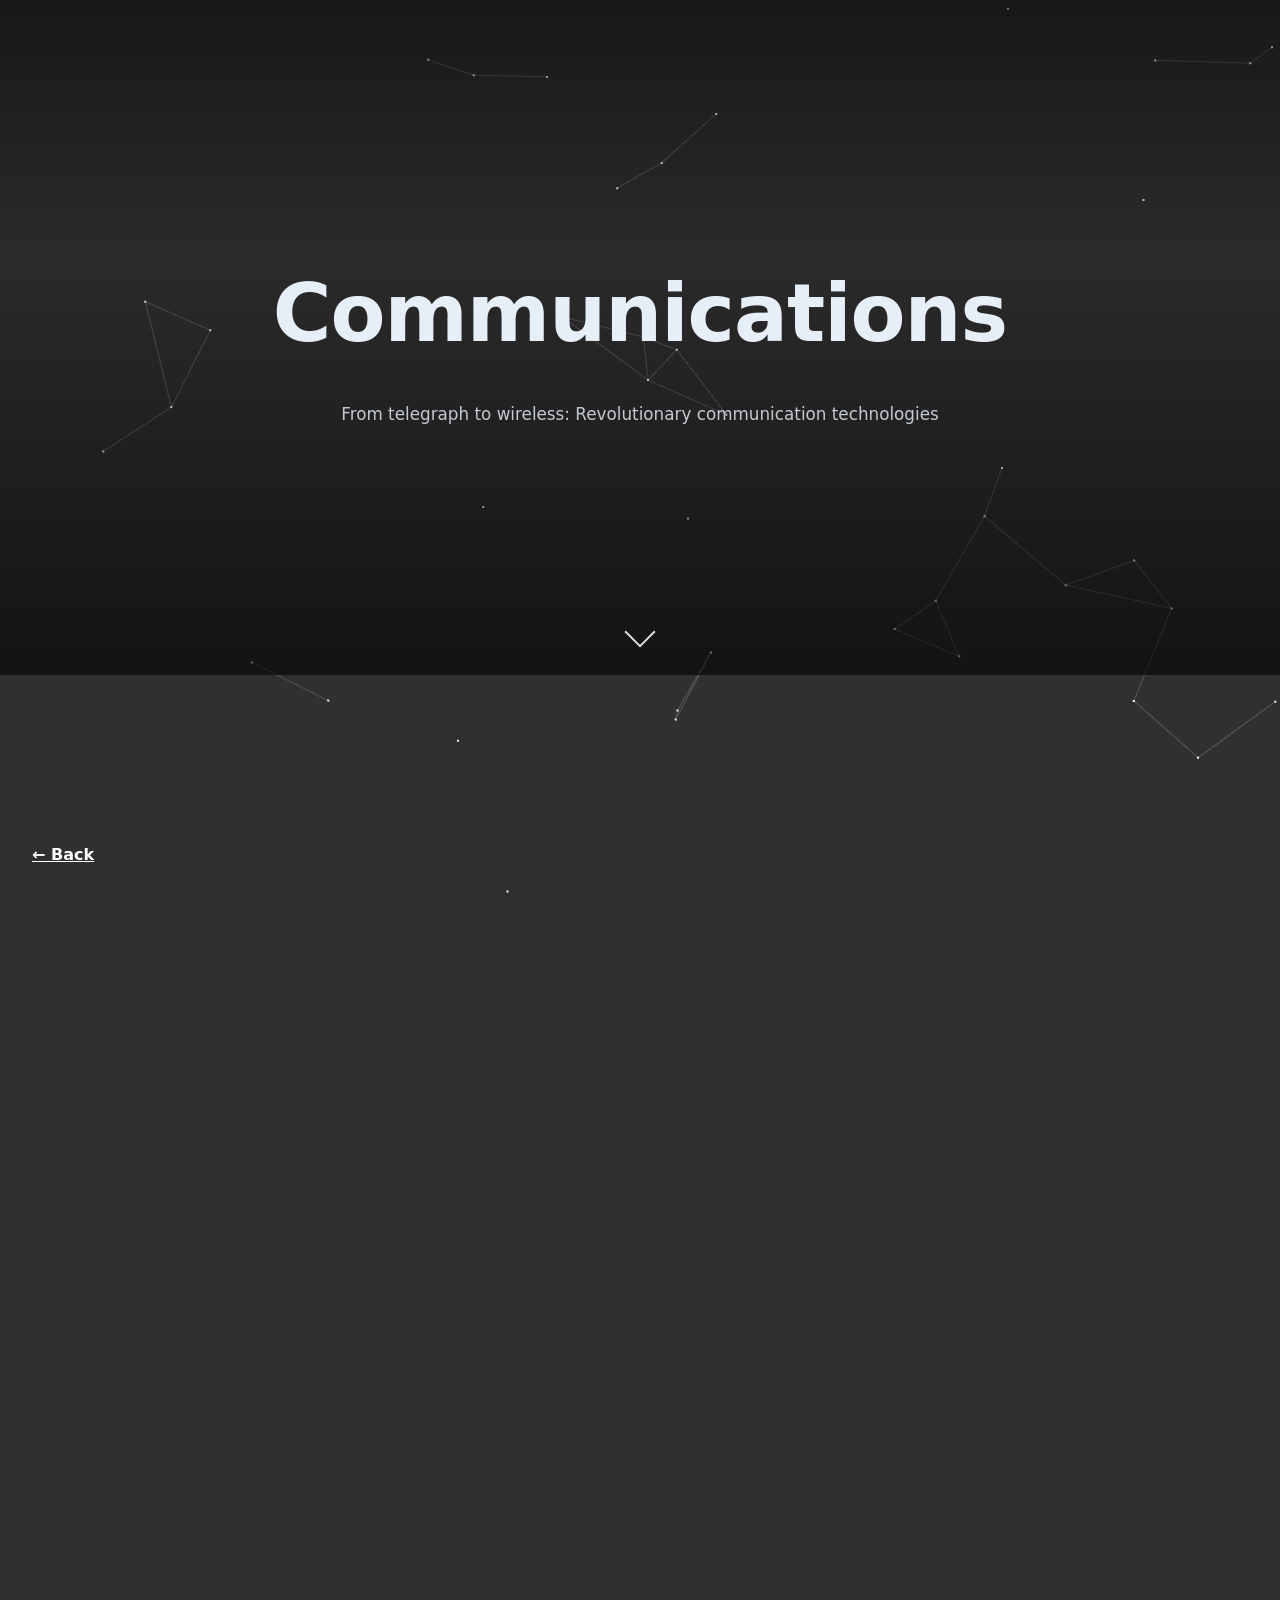
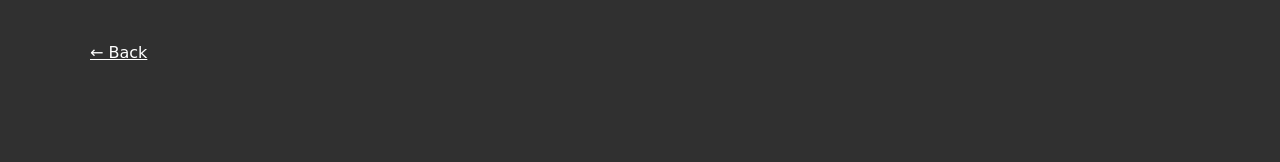
==== commit 158100f7: "hopefully finished info on timelines" ====
--- a/communications.html
+++ b/communications.html
@@ -17,18 +17,15 @@
     <span class="scroll-hint" aria-hidden="true"></span>
   </section>
 
-  <!-- TIMELINE COMPONENT: Communications History -->
   <div class="timeline-container">
     <div class="timeline-stage">
       <div class="timeline-info">
-        <!-- Information display: time + paragraph above timeline -->
         <div class="timeline-info-top">
           <div class="timeline-date"></div>
           <div class="timeline-info-separator"></div>
           <p class="timeline-paragraph"></p>
         </div>
 
-        <!-- Main timeline track with edge points and data points -->
         <div class="timeline-track">
           <div class="timeline-edge-point start"></div>
           
@@ -36,28 +33,42 @@
                data-date="1844" 
                data-title="Electric Telegraph" 
                data-image="https://upload.wikimedia.org/wikipedia/commons/9/92/Morse_code_diagram.png"
-               data-paragraph="Samuel Morse perfected the telegraph, enabling long-distance electrical transmission of messages using Morse code. It was the first practical application of electricity for communication.">
+               data-paragraph="Samuel Morse perfected the telegraph, enabling long-distance electrical transmission of messages using Morse code. It was the first practical application of electricity for communication. Britain used it to manage its colonial empire, and both sides of the U.S. Civil War relied on it for battlefield orders.">
           </div>
 
           <div class="timeline-point" 
                data-date="1876" 
                data-title="Telephone Invention" 
                data-image="https://upload.wikimedia.org/wikipedia/commons/1/16/Telephone-Replica.jpg"
-               data-paragraph="Alexander Graham Bell patented the telephone, allowing voice transmission over electrical wires. This revolutionary device replaced the telegraph for most communication needs.">
+               data-paragraph="Alexander Graham Bell patented the telephone, allowing voice transmission over electrical wires. This revolutionary device replaced the telegraph for most communication needs. By WWI, telephone networks connected the military command centers of every major power, allowing armies to be called up and orders given faster than ever before.">
           </div>
 
           <div class="timeline-point" 
                data-date="1895" 
                data-title="Wireless Telegraphy" 
                data-image="https://upload.wikimedia.org/wikipedia/commons/a/a5/Guglielmo_Marconi.jpg"
-               data-paragraph="Guglielmo Marconi successfully demonstrated wireless transmission of electromagnetic signals. His work laid the foundation for radio communication and modern wireless technologies.">
+               data-paragraph="Guglielmo Marconi successfully demonstrated wireless transmission of electromagnetic signals. During WWI, British intelligence intercepted a German radio message called the Zimmermann Telegram — a secret plan to get Mexico to attack the U.S. — which helped pull America into the war.">
+          </div>
+
+          <div class="timeline-point" 
+               data-date="1915" 
+               data-title="WWI Military Communications" 
+               data-image="https://upload.wikimedia.org/wikipedia/commons/8/8e/Telephone_operators_in_France%2C_1918.jpg"
+               data-paragraph="WWI was the first war where electronic communication played a central role. One of Britain's first moves was cutting Germany's undersea telegraph cables, forcing Germany to use radio — which Britain could listen in on. Both sides ran telephone lines along the trenches, though these were often cut during battles.">
           </div>
 
           <div class="timeline-point" 
                data-date="1920s" 
                data-title="Radio Broadcasting" 
                data-image="https://upload.wikimedia.org/wikipedia/commons/5/54/Marconi-Telefunken_1924.jpg"
-               data-paragraph="Commercial radio broadcasting began, enabling one-to-many communication. Radio stations transmitted news, music, and entertainment to millions of households simultaneously.">
+               data-paragraph="Commercial radio broadcasting began, enabling one-to-many communication. Radio stations transmitted news, music, and entertainment to millions of households simultaneously. In the 1930s, Hitler and Mussolini used state-controlled radio to spread propaganda to millions of people at once, helping build support for their regimes.">
+          </div>
+
+          <div class="timeline-point" 
+               data-date="1940s" 
+               data-title="WWII Signals Intelligence" 
+               data-image="https://upload.wikimedia.org/wikipedia/commons/5/5d/Bombe-rebuild.jpg"
+               data-paragraph="Allied codebreakers at Bletchley Park cracked Germany's Enigma cipher machine, letting the Allies read German military plans throughout WWII. Breaking Japan's naval codes helped the U.S. win the Battle of Midway (1942), a turning point in the Pacific. The war showed that cracking enemy communications could be just as important as winning battles.">
           </div>
 
           <div class="timeline-point" 
@@ -71,7 +82,7 @@
                data-date="1962" 
                data-title="Satellite Communication" 
                data-image="https://upload.wikimedia.org/wikipedia/commons/5/5f/Telstar_satellite.jpg"
-               data-paragraph="Telstar became the first active communications satellite, transmitting television signals across the Atlantic Ocean. This opened a new era of satellite-based global communications.">
+               data-paragraph="Telstar became the first active communications satellite, transmitting television signals across the Atlantic Ocean. After the Cuban Missile Crisis that same year, the U.S. and USSR set up a direct hotline using satellite communication to avoid accidental nuclear war through miscommunication.">
           </div>
 
           <div class="timeline-point" 
@@ -91,7 +102,6 @@
           <div class="timeline-edge-point end"></div>
         </div>
 
-        <!-- Information display: image + title below timeline -->
         <div class="timeline-info-bottom">
           <h2 class="timeline-title"></h2>
           <img class="timeline-image" src="" alt="Timeline point image">
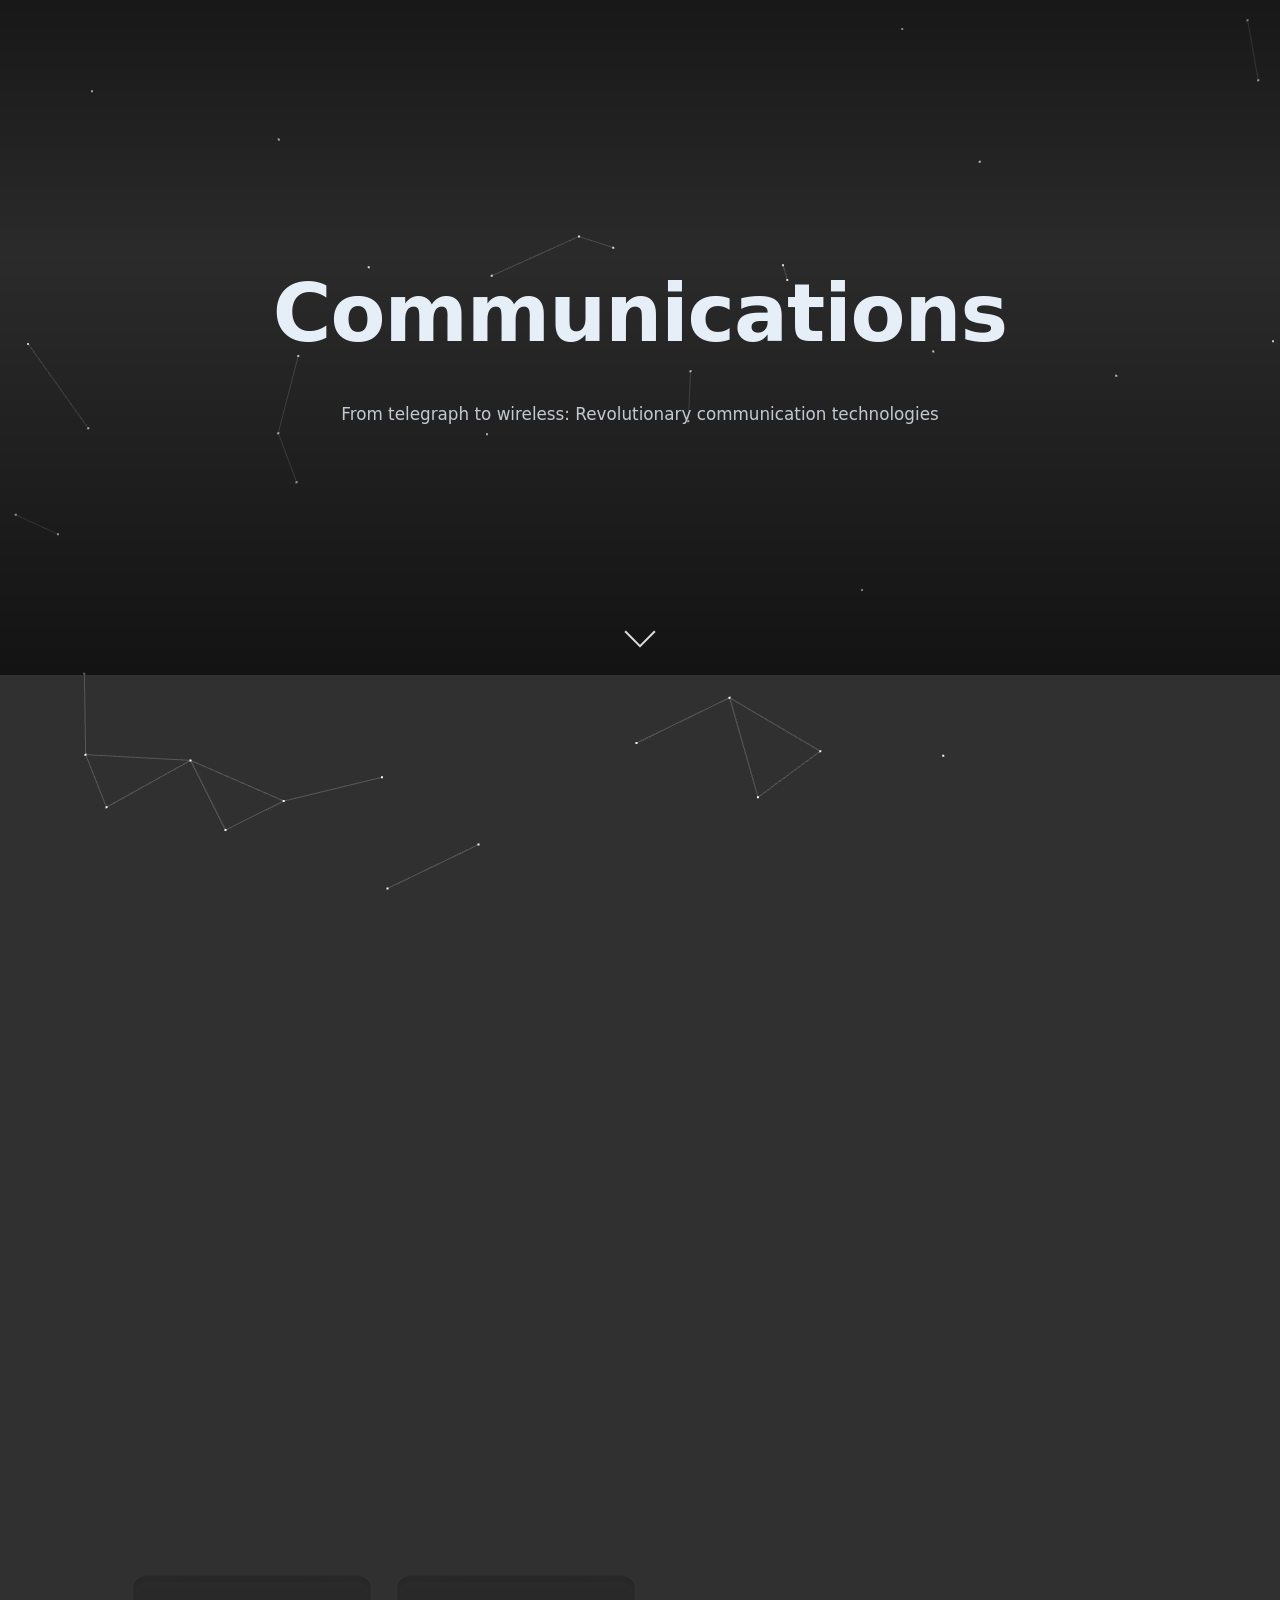
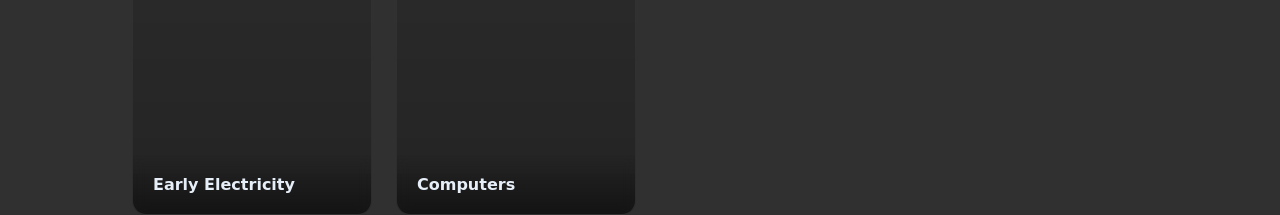
==== commit a2fb6081: "added card squircles at the bottom of the main timeline pages" ====
--- a/communications.html
+++ b/communications.html
@@ -110,9 +110,17 @@
     </div>
   </div>
 
-  <main class="page-content container">
-    <p><a href="index.html">← Back</a></p>
-  </main>
+  <section class="category-grid" aria-label="Main categories">
+        <div class="card squircle" data-target="early-electricity.html" data-bg="https://upload.wikimedia.org/wikipedia/commons/3/3a/Volta_batteries.jpg" style="--img:url('https://upload.wikimedia.org/wikipedia/commons/3/3a/Volta_batteries.jpg')">
+          <div class="card-img"></div>
+          <div class="card-label">Early Electricity</div>
+        </div>
+
+        <div class="card squircle" data-target="computers.html" data-bg="https://source.unsplash.com/collection/190727/1600x1200" style="--img:url('https://source.unsplash.com/collection/190727/800x800')">
+          <div class="card-img"></div>
+          <div class="card-label">Computers</div>
+        </div>
+  </section>
 
   <script src="script.js"></script>
   <script src="https://cdnjs.cloudflare.com/ajax/libs/gsap/3.12.2/gsap.min.js"></script>
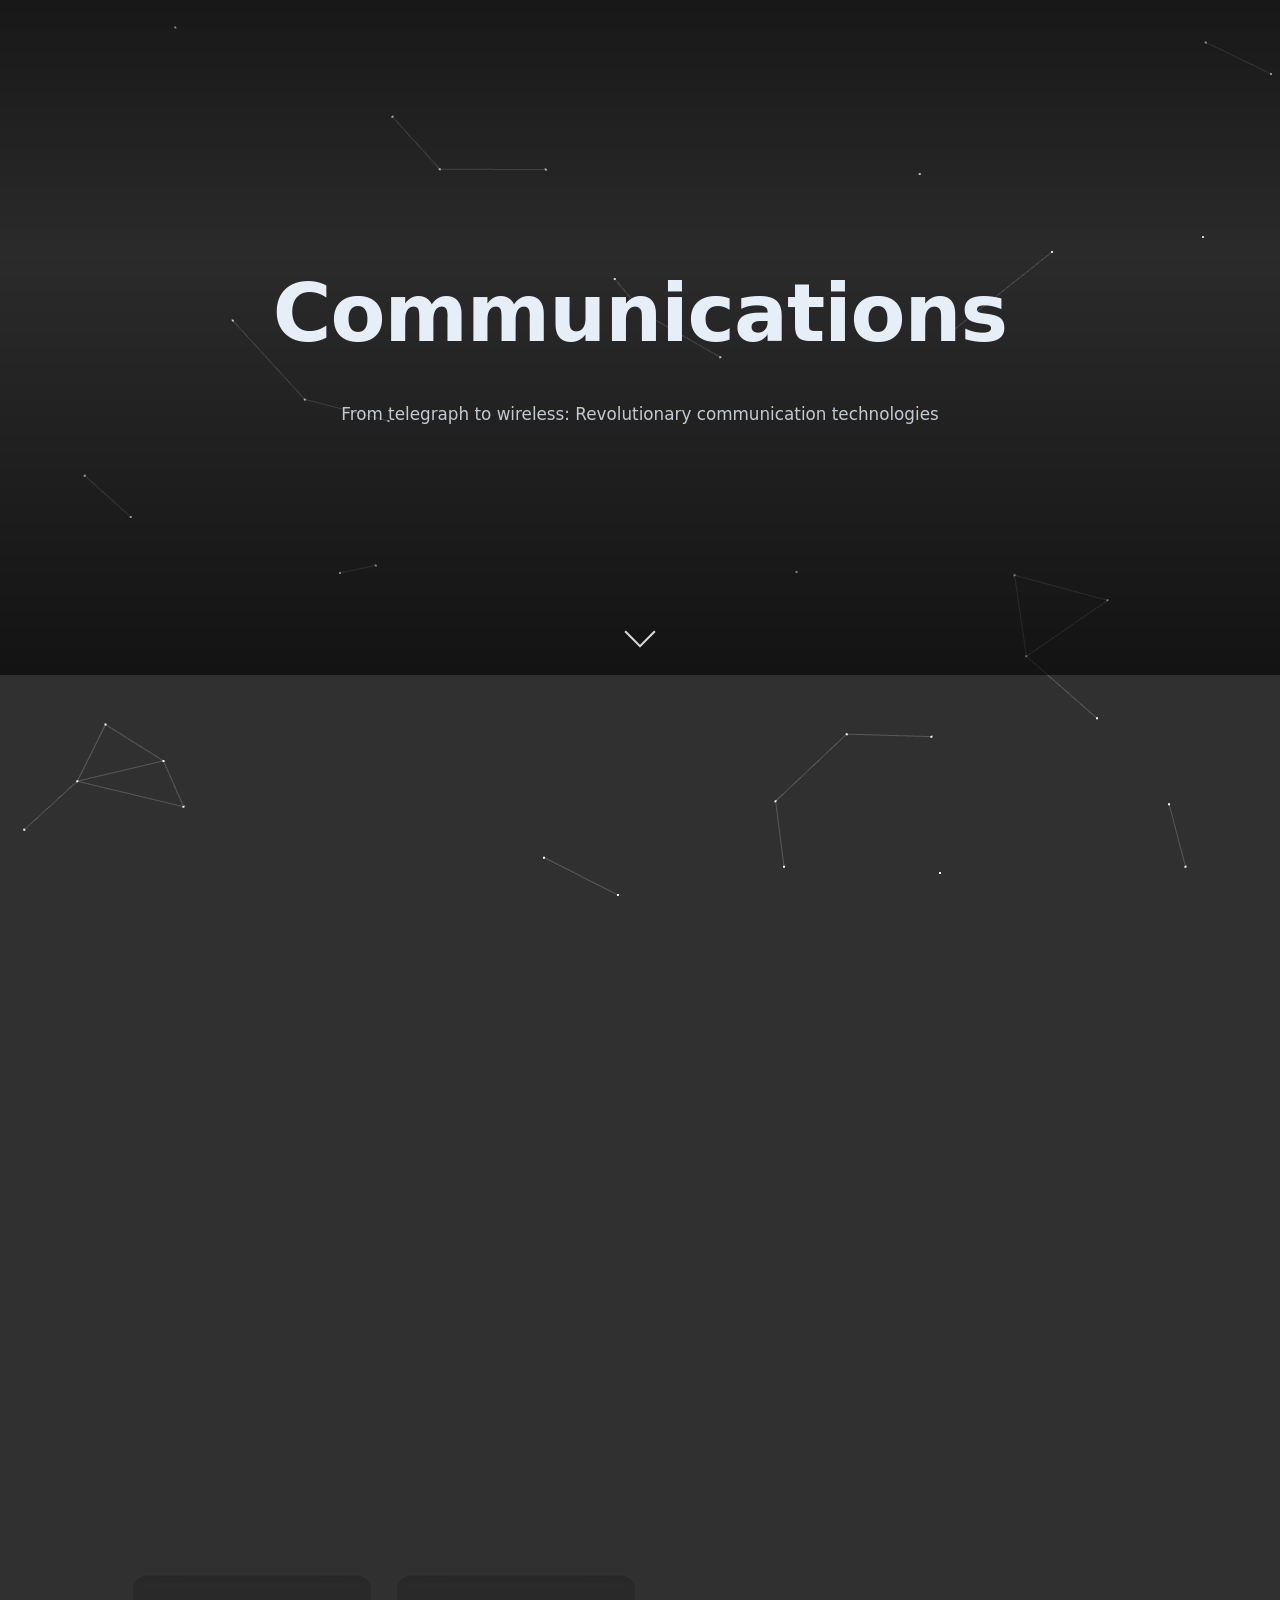
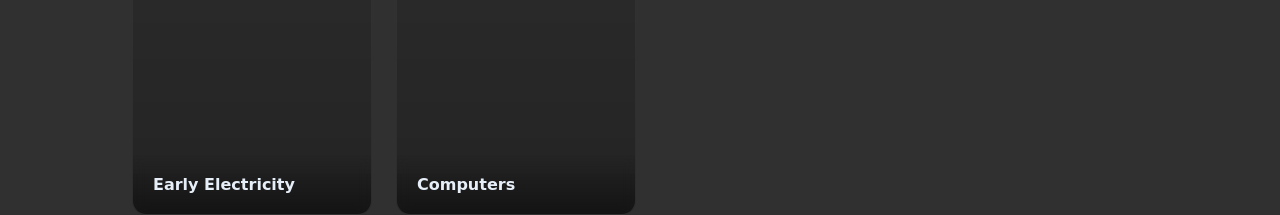
==== commit 87cd74f6: "added squircle image for computers" ====
--- a/communications.html
+++ b/communications.html
@@ -116,7 +116,7 @@
           <div class="card-label">Early Electricity</div>
         </div>
 
-        <div class="card squircle" data-target="computers.html" data-bg="https://source.unsplash.com/collection/190727/1600x1200" style="--img:url('https://source.unsplash.com/collection/190727/800x800')">
+        <div class="card squircle" data-target="computers.html" data-bg="https://upload.wikimedia.org/wikipedia/commons/thumb/4/4b/Colossus.jpg/1280px-Colossus.jpg" style="--img:url('https://upload.wikimedia.org/wikipedia/commons/thumb/4/4b/Colossus.jpg/1280px-Colossus.jpg')">
           <div class="card-img"></div>
           <div class="card-label">Computers</div>
         </div>
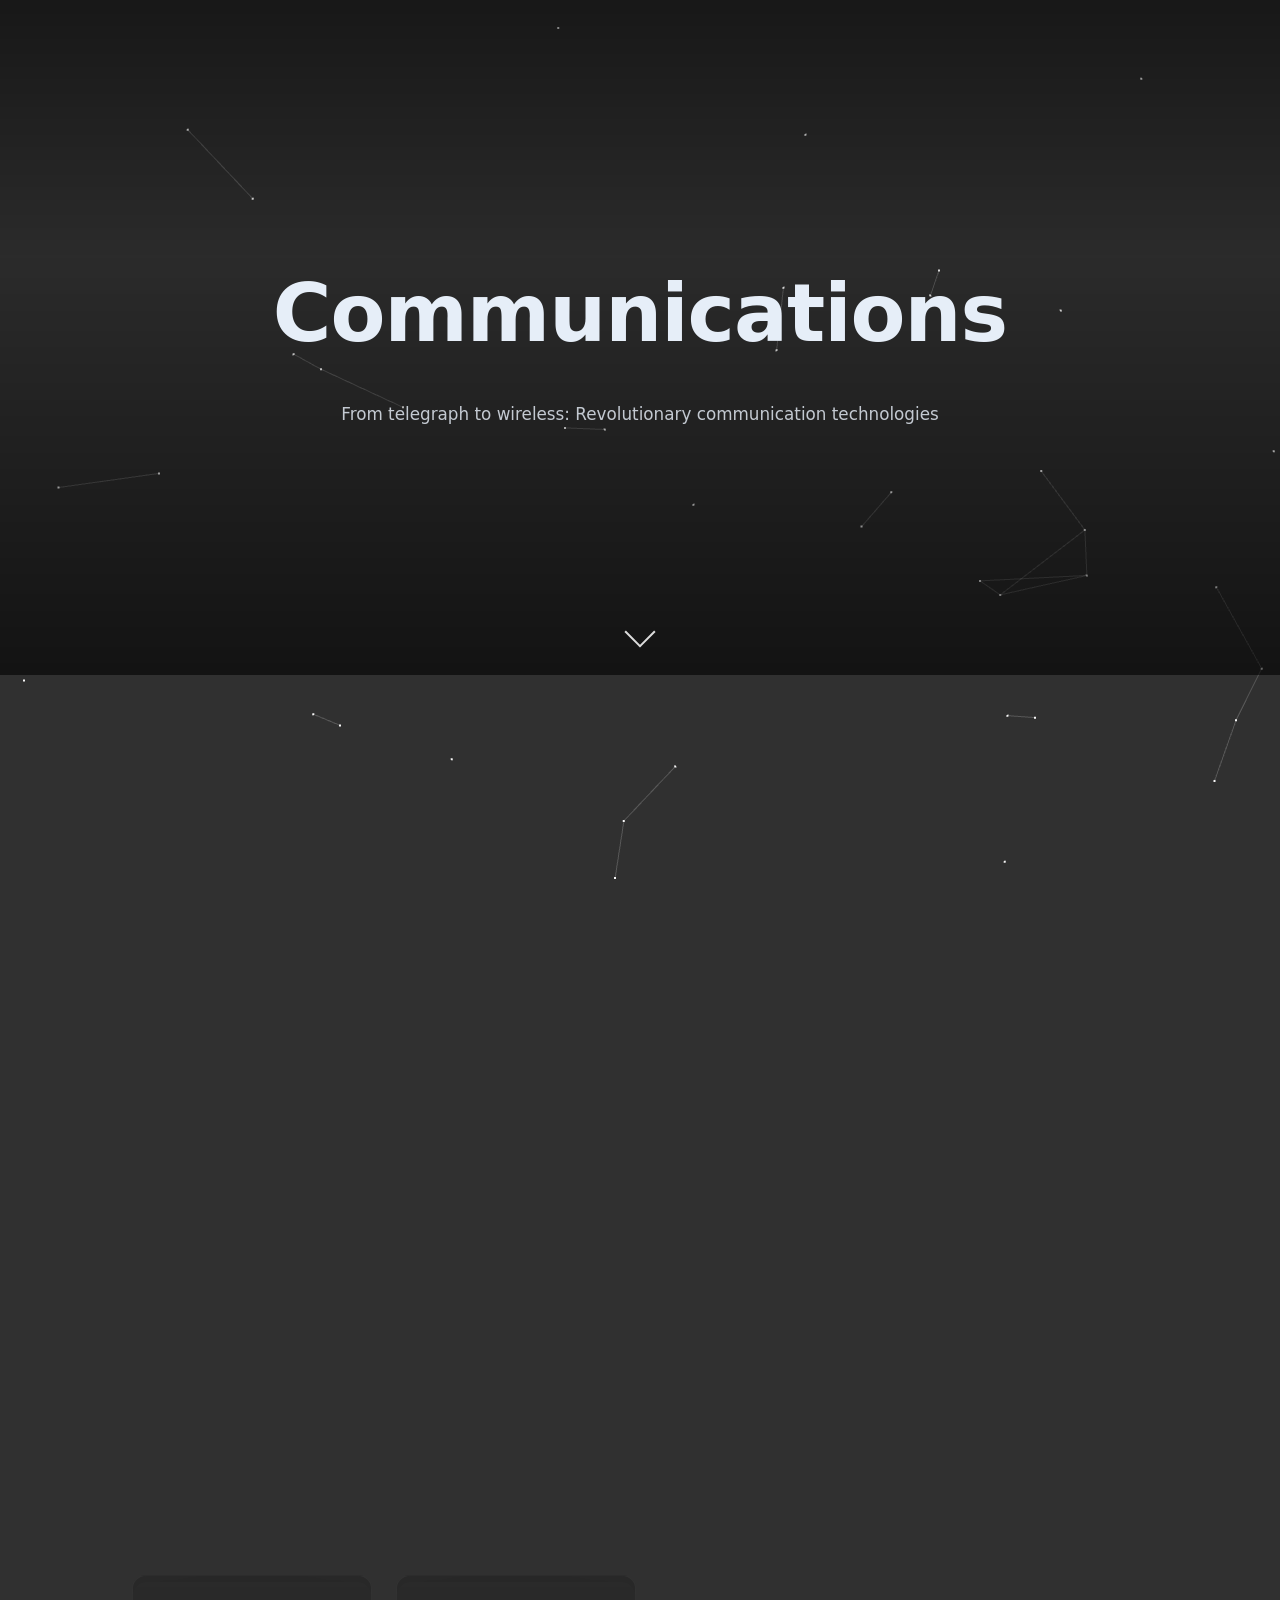
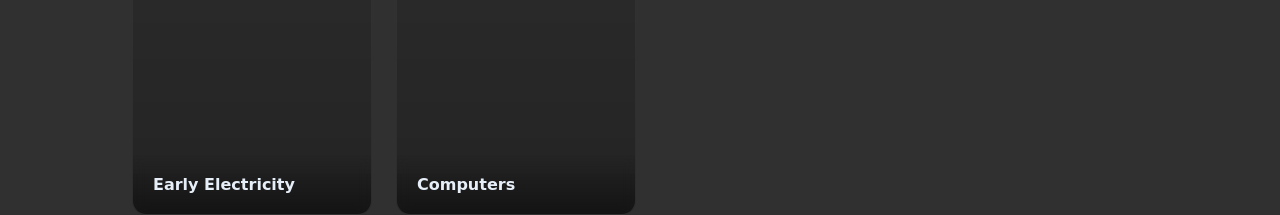
==== commit 4ef60137: "updated images on communications page timeline" ====
--- a/communications.html
+++ b/communications.html
@@ -3,13 +3,13 @@
 <head>
   <meta charset="utf-8" />
   <meta name="viewport" content="width=device-width, initial-scale=1" />
-  <title>Communications — History of Electronics</title>
+  <title>Communications - History of Electronics</title>
   <link rel="stylesheet" href="styles.css">
 </head>
 <body>
   <canvas id="space"></canvas>
 
-  <section class="hero-page" data-bg="https://source.unsplash.com/collection/888146/1600x1200">
+  <section class="hero-page" data-bg="https://upload.wikimedia.org/wikipedia/commons/2/28/Muirhead_Morse_inker_%28Rankin_Kennedy%2C_Electrical_Installations%2C_Vol_V%2C_1903%29.jpg">
     <div class="hero-content">
       <h1>Communications</h1>
       <p class="hero-subtitle">From telegraph to wireless: Revolutionary communication technologies</p>
@@ -32,70 +32,70 @@
           <div class="timeline-point" 
                data-date="1844" 
                data-title="Electric Telegraph" 
-               data-image="https://upload.wikimedia.org/wikipedia/commons/9/92/Morse_code_diagram.png"
+               data-image="https://upload.wikimedia.org/wikipedia/commons/thumb/b/b5/International_Morse_Code.svg/960px-International_Morse_Code.svg.png"
                data-paragraph="Samuel Morse perfected the telegraph, enabling long-distance electrical transmission of messages using Morse code. It was the first practical application of electricity for communication. Britain used it to manage its colonial empire, and both sides of the U.S. Civil War relied on it for battlefield orders.">
           </div>
 
           <div class="timeline-point" 
                data-date="1876" 
                data-title="Telephone Invention" 
-               data-image="https://upload.wikimedia.org/wikipedia/commons/1/16/Telephone-Replica.jpg"
+               data-image="https://upload.wikimedia.org/wikipedia/commons/thumb/1/17/Alexander_Graham_Bell%27s_Telephone_Patent_Drawing_and_Oath_-_NARA_-_302052_%28page_2%29.jpg/500px-Alexander_Graham_Bell%27s_Telephone_Patent_Drawing_and_Oath_-_NARA_-_302052_%28page_2%29.jpg"
                data-paragraph="Alexander Graham Bell patented the telephone, allowing voice transmission over electrical wires. This revolutionary device replaced the telegraph for most communication needs. By WWI, telephone networks connected the military command centers of every major power, allowing armies to be called up and orders given faster than ever before.">
           </div>
 
           <div class="timeline-point" 
                data-date="1895" 
                data-title="Wireless Telegraphy" 
-               data-image="https://upload.wikimedia.org/wikipedia/commons/a/a5/Guglielmo_Marconi.jpg"
-               data-paragraph="Guglielmo Marconi successfully demonstrated wireless transmission of electromagnetic signals. During WWI, British intelligence intercepted a German radio message called the Zimmermann Telegram — a secret plan to get Mexico to attack the U.S. — which helped pull America into the war.">
+               data-image="https://upload.wikimedia.org/wikipedia/commons/thumb/e/e2/Post_Office_Engineers.jpg/1920px-Post_Office_Engineers.jpg"
+               data-paragraph="Guglielmo Marconi successfully demonstrated wireless transmission of electromagnetic signals. During WWI, British intelligence intercepted a German radio message called the Zimmermann Telegram - a secret plan to get Mexico to attack the U.S. - which helped pull America into the war.">
           </div>
 
           <div class="timeline-point" 
                data-date="1915" 
                data-title="WWI Military Communications" 
-               data-image="https://upload.wikimedia.org/wikipedia/commons/8/8e/Telephone_operators_in_France%2C_1918.jpg"
-               data-paragraph="WWI was the first war where electronic communication played a central role. One of Britain's first moves was cutting Germany's undersea telegraph cables, forcing Germany to use radio — which Britain could listen in on. Both sides ran telephone lines along the trenches, though these were often cut during battles.">
+               data-image="https://www.nationalww2museum.org/sites/default/files/styles/wide_medium/public/2020-07/WAC_telephone_operators_operate_the_Victory_switchboard_during_the_Potsdam_Conference_in_their_headquarters_in..._-_NARA_-_199007%20-%20Collin%20Makamson.jpg"
+               data-paragraph="WWI was the first war where electronic communication played a central role. One of Britain's first moves was cutting Germany's undersea telegraph cables, forcing Germany to use radio - which Britain could listen in on. Both sides ran telephone lines along the trenches, though these were often cut during battles.">
           </div>
 
           <div class="timeline-point" 
                data-date="1920s" 
                data-title="Radio Broadcasting" 
-               data-image="https://upload.wikimedia.org/wikipedia/commons/5/54/Marconi-Telefunken_1924.jpg"
+               data-image="https://upload.wikimedia.org/wikipedia/commons/thumb/7/76/Guglielmo_Marconi_1901_wireless_signal.jpg/1920px-Guglielmo_Marconi_1901_wireless_signal.jpg"
                data-paragraph="Commercial radio broadcasting began, enabling one-to-many communication. Radio stations transmitted news, music, and entertainment to millions of households simultaneously. In the 1930s, Hitler and Mussolini used state-controlled radio to spread propaganda to millions of people at once, helping build support for their regimes.">
           </div>
 
           <div class="timeline-point" 
                data-date="1940s" 
                data-title="WWII Signals Intelligence" 
-               data-image="https://upload.wikimedia.org/wikipedia/commons/5/5d/Bombe-rebuild.jpg"
+               data-image="https://upload.wikimedia.org/wikipedia/commons/thumb/3/3e/EnigmaMachineLabeled.jpg/500px-EnigmaMachineLabeled.jpg"
                data-paragraph="Allied codebreakers at Bletchley Park cracked Germany's Enigma cipher machine, letting the Allies read German military plans throughout WWII. Breaking Japan's naval codes helped the U.S. win the Battle of Midway (1942), a turning point in the Pacific. The war showed that cracking enemy communications could be just as important as winning battles.">
           </div>
 
           <div class="timeline-point" 
                data-date="1956" 
                data-title="Transatlantic Telephone Cable" 
-               data-image="https://upload.wikimedia.org/wikipedia/commons/f/f1/TAT-1_cable_map.png"
+               data-image="https://upload.wikimedia.org/wikipedia/commons/7/7c/Transatlantic_submarine_cable_map.jpg"
                data-paragraph="The first transatlantic telephone cable TAT-1 connected North America and Europe, enabling intercontinental telephone conversations and marking a major milestone in global communications.">
           </div>
 
           <div class="timeline-point" 
                data-date="1962" 
                data-title="Satellite Communication" 
-               data-image="https://upload.wikimedia.org/wikipedia/commons/5/5f/Telstar_satellite.jpg"
+               data-image="https://upload.wikimedia.org/wikipedia/commons/2/24/Relay_1_antenna_USA.jpg"
                data-paragraph="Telstar became the first active communications satellite, transmitting television signals across the Atlantic Ocean. After the Cuban Missile Crisis that same year, the U.S. and USSR set up a direct hotline using satellite communication to avoid accidental nuclear war through miscommunication.">
           </div>
 
           <div class="timeline-point" 
                data-date="1973" 
                data-title="Mobile Phone Concept" 
-               data-image="https://upload.wikimedia.org/wikipedia/commons/8/86/Motorola_DynaTAC.jpg"
+               data-image="https://upload.wikimedia.org/wikipedia/commons/thumb/1/1f/2007Computex_e21Forum-MartinCooper.jpg/960px-2007Computex_e21Forum-MartinCooper.jpg"
                data-paragraph="Martin Cooper at Motorola made the first mobile phone call, using a large prototype weighing 2.5 kg. This initiated the transformation of wireless communications into a personal technology.">
           </div>
 
           <div class="timeline-point" 
                data-date="1992" 
                data-title="Text Messaging Revolution" 
-               data-image="https://upload.wikimedia.org/wikipedia/commons/9/95/Sms_on_mobile.jpg"
+               data-image="https://en.wikipedia.org/wiki/Nokia_2010#/media/File:Nokia_2010_NHE-3DN.jpg"
                data-paragraph="SMS (Short Message Service) enabled text communication on mobile phones. Despite being initially underutilized, it became the most widely used communication method of the 2000s.">
           </div>
 
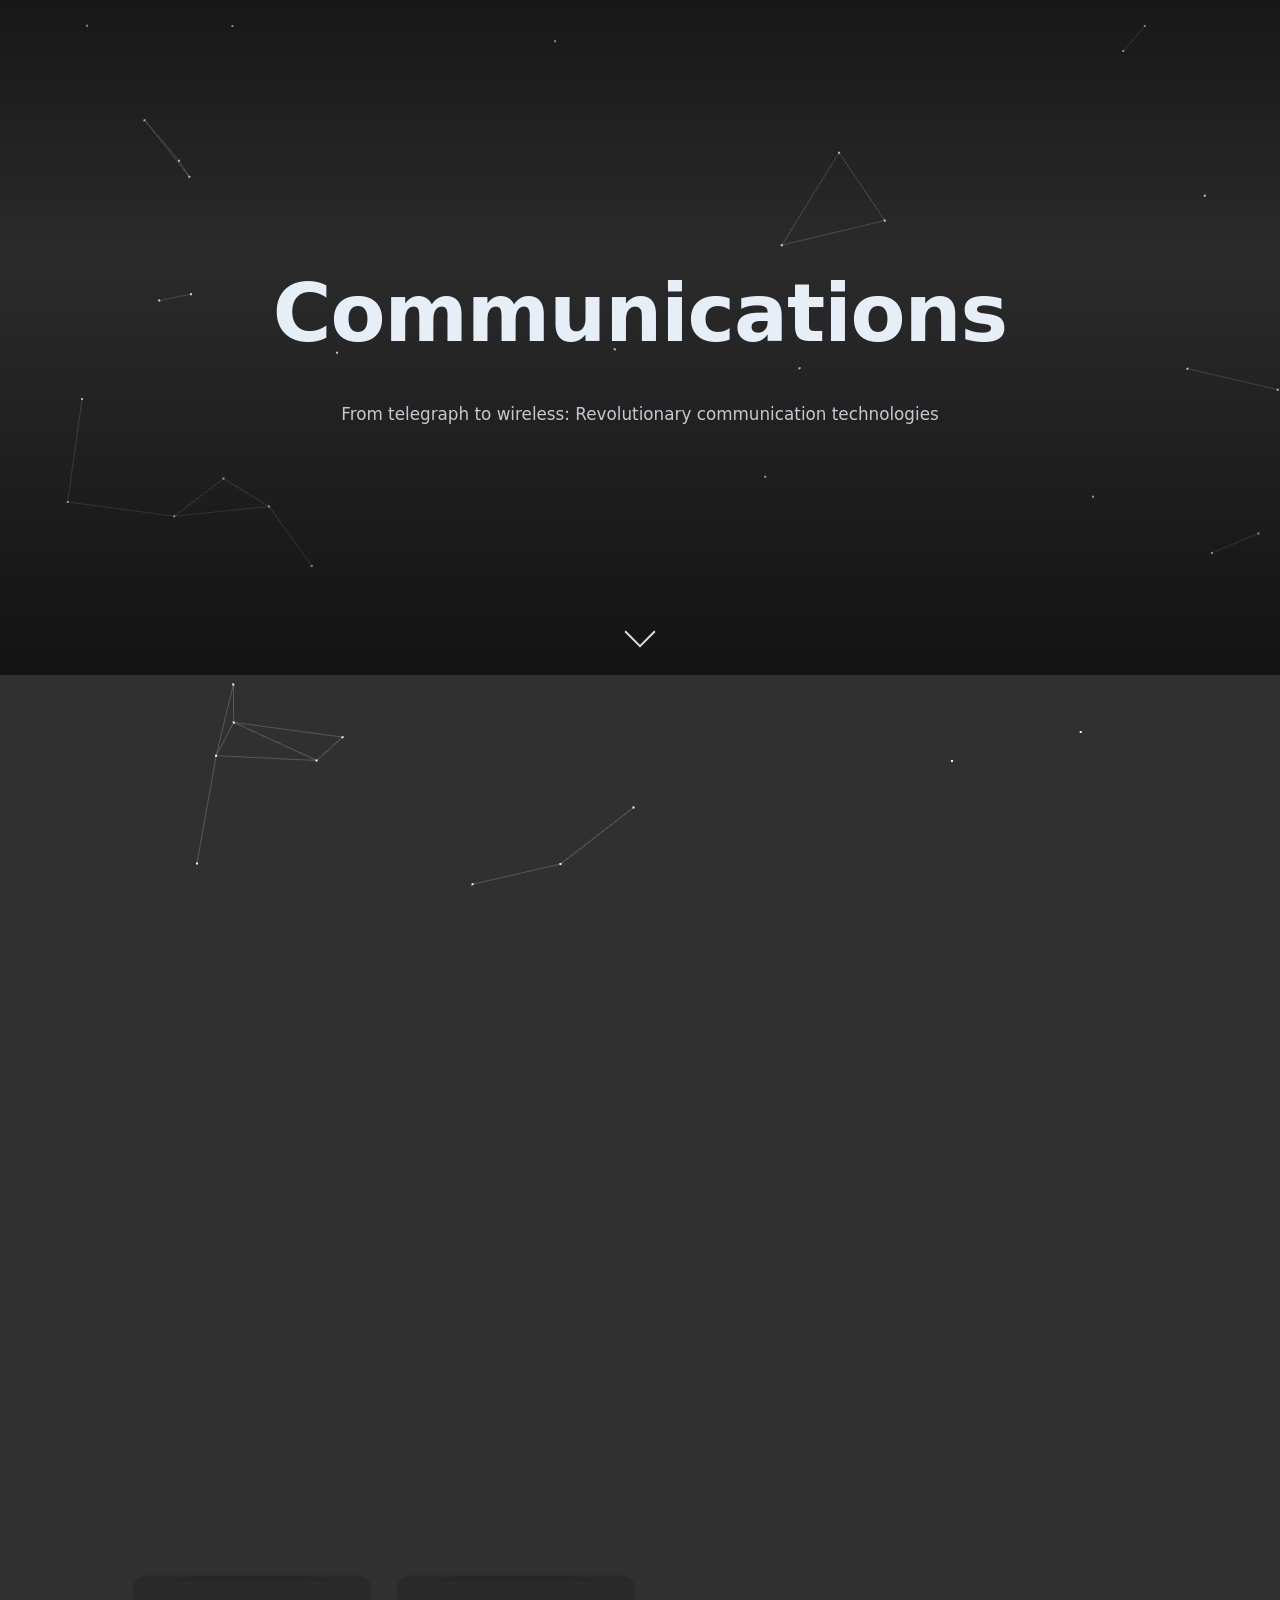
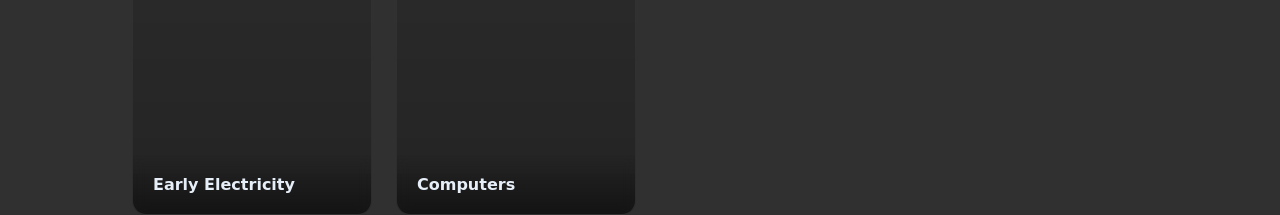
==== commit 69228fc6: "c" ====
--- a/communications.html
+++ b/communications.html
@@ -88,14 +88,14 @@
           <div class="timeline-point" 
                data-date="1973" 
                data-title="Mobile Phone Concept" 
-               data-image="https://upload.wikimedia.org/wikipedia/commons/thumb/1/1f/2007Computex_e21Forum-MartinCooper.jpg/960px-2007Computex_e21Forum-MartinCooper.jpg"
+               data-image="https://upload.wikimedia.org/wikipedia/commons/thumb/1/1f/2007Computex_e21Forum-MartinCooper.jpg/500px-2007Computex_e21Forum-MartinCooper.jpg"
                data-paragraph="Martin Cooper at Motorola made the first mobile phone call, using a large prototype weighing 2.5 kg. This initiated the transformation of wireless communications into a personal technology.">
           </div>
 
           <div class="timeline-point" 
                data-date="1992" 
                data-title="Text Messaging Revolution" 
-               data-image="https://en.wikipedia.org/wiki/Nokia_2010#/media/File:Nokia_2010_NHE-3DN.jpg"
+               data-image="https://upload.wikimedia.org/wikipedia/commons/thumb/b/b8/Nokia_2010_NHE-3DN.jpg/960px-Nokia_2010_NHE-3DN.jpg"
                data-paragraph="SMS (Short Message Service) enabled text communication on mobile phones. Despite being initially underutilized, it became the most widely used communication method of the 2000s.">
           </div>
 
--- a/styles.css
+++ b/styles.css
@@ -654,8 +654,7 @@
 
   .timeline-image {
     width: 100%;
-    max-width: 500px;
-    height: 300px;
+    height: 100%;
     object-fit: cover;
     border-radius: 8px;
     opacity: 0;
